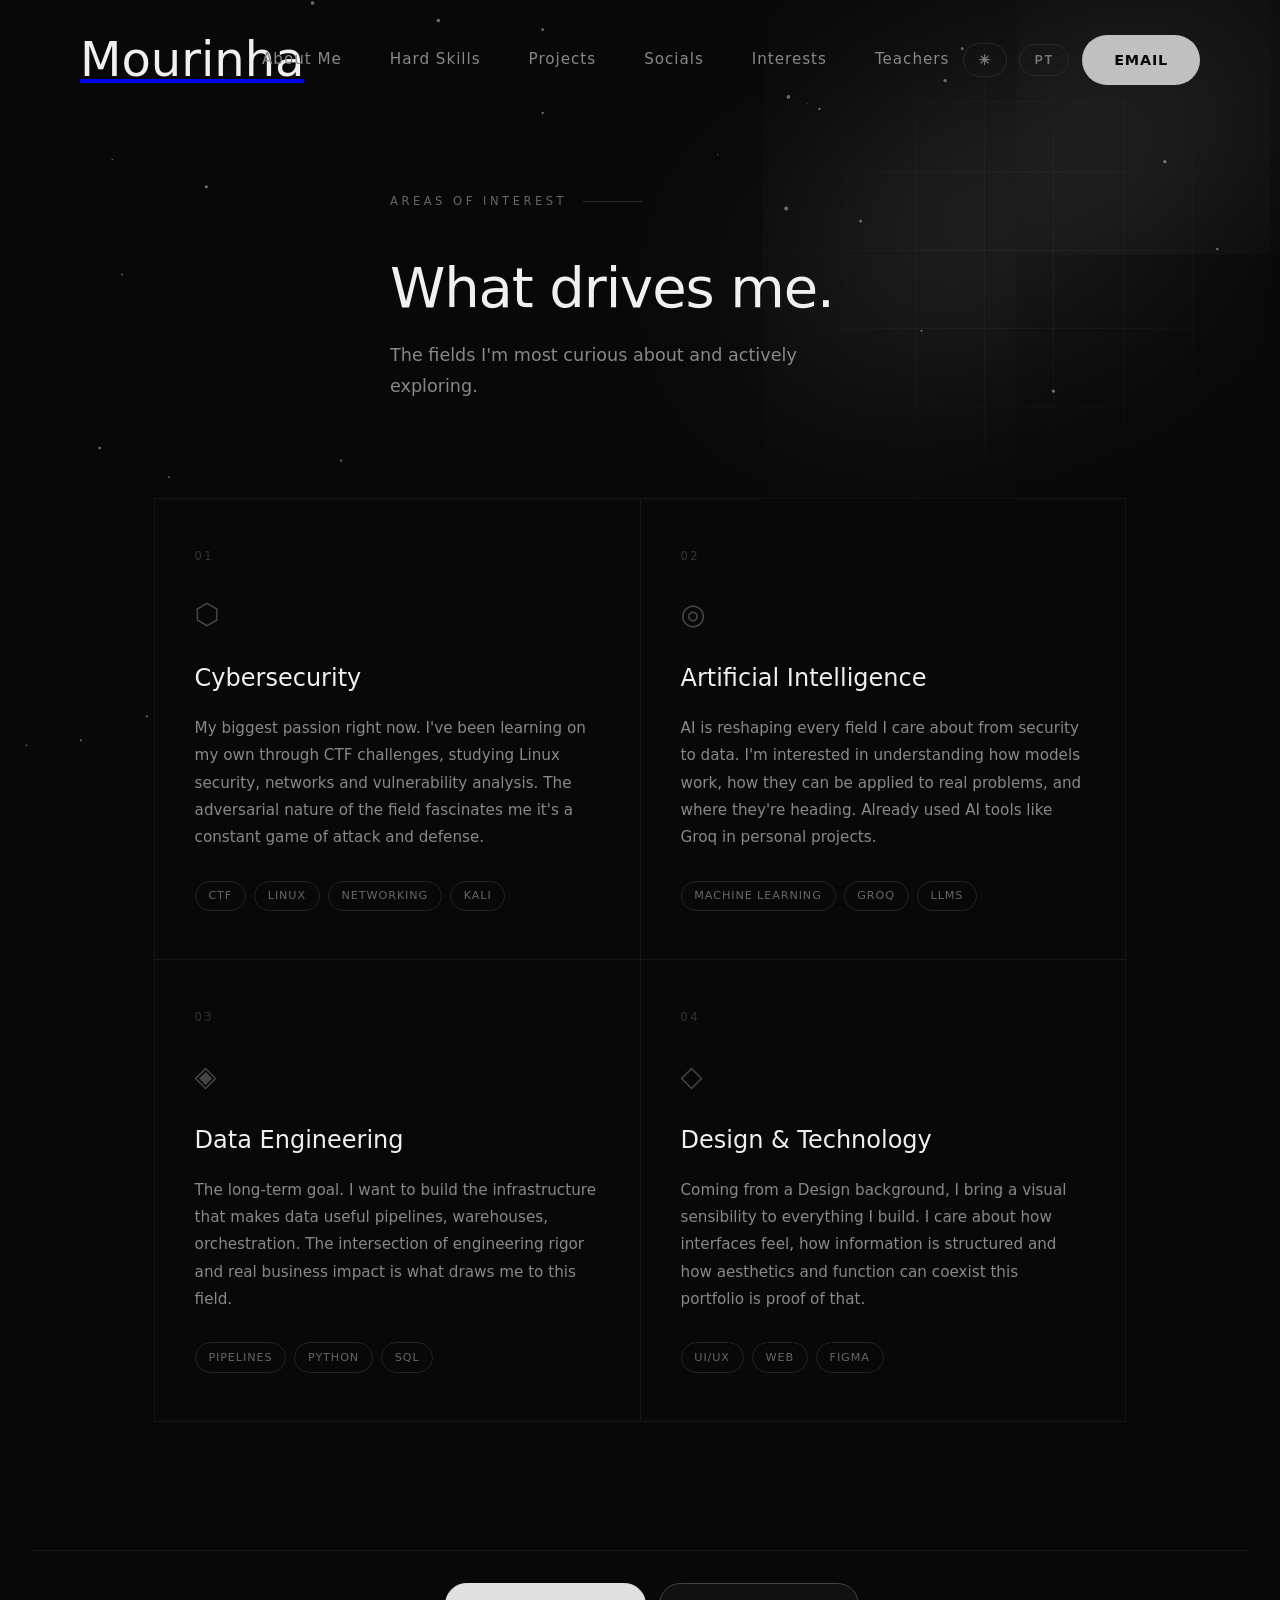
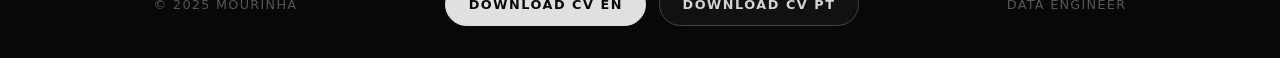
==== interests.html @ 4a5257c0 "Add files via upload" ====
<!DOCTYPE html>
<html lang="en">
<head>
    <meta charset="UTF-8">
    <meta name="viewport" content="width=device-width, initial-scale=1.0">
    <title>Interests Mourinha</title>
    <link rel="stylesheet" href="style.css">
    <link rel="icon" href="favicon.png">
</head>
<body>
    <img class="image-gradient" src="gradient.png" alt="gradient">
    <div class="layer-blur"></div>
    <div class="container">
        <header>
            <a href="index.html"><h1 class="logo">Mourinha</h1></a>
            <nav>
                <a href="index.html#about"    data-i18n="nav.about">About Me</a>
                <a href="index.html#skills"   data-i18n="nav.skills">Hard Skills</a>
                <a href="index.html#projects" data-i18n="nav.projects">Projects</a>
                <a href="index.html#socials"  data-i18n="nav.socials">Socials</a>
                <a href="interests.html" class="active" data-i18n="nav.interests">Interests</a>
                <a href="teachers.html" data-i18n="nav.teachers">Teachers</a>
            </nav>
            <div class="header-actions">
                <button class="theme-toggle" id="themeToggle">☀</button>
                <button class="lang-toggle" id="langToggle">PT</button>
                <a class="btn-signing" href="mailto:jpsm3@cesar.school">EMAIL</a>
            </div>
        </header>

        <main class="subpage-main">
            <section class="subpage-hero reveal">
                <div class="section-label" data-i18n="interests.label">Areas of Interest</div>
                <h1 data-i18n="interests.title">What drives me.</h1>
                <p data-i18n="interests.subtitle">The fields I'm most curious about and actively exploring.</p>
            </section>

            <section class="interests-section">
                <div class="section-inner">
                    <div class="interests-grid">

                        <article class="interest-card reveal">
                            <div class="interest-number">01</div>
                            <div class="interest-icon">⬡</div>
                            <h2 data-i18n="interests.cyber.title">Cybersecurity</h2>
                            <p data-i18n="interests.cyber.desc">My biggest passion right now. I've been learning on my own through CTF challenges, studying Linux security, networks and vulnerability analysis. The adversarial nature of the field fascinates me it's a constant game of attack and defense.</p>
                            <div class="interest-tags">
                                <span>CTF</span><span>Linux</span><span>Networking</span><span>Kali</span>
                            </div>
                        </article>

                        <article class="interest-card reveal">
                            <div class="interest-number">02</div>
                            <div class="interest-icon">◎</div>
                            <h2 data-i18n="interests.ai.title">Artificial Intelligence</h2>
                            <p data-i18n="interests.ai.desc">AI is reshaping every field I care about from security to data. I'm interested in understanding how models work, how they can be applied to real problems, and where they're heading. Already used AI tools like Groq in personal projects.</p>
                            <div class="interest-tags">
                                <span>Machine Learning</span><span>Groq</span><span>LLMs</span>
                            </div>
                        </article>

                        <article class="interest-card reveal">
                            <div class="interest-number">03</div>
                            <div class="interest-icon">◈</div>
                            <h2 data-i18n="interests.data.title">Data Engineering</h2>
                            <p data-i18n="interests.data.desc">The long-term goal. I want to build the infrastructure that makes data useful pipelines, warehouses, orchestration. The intersection of engineering rigor and real business impact is what draws me to this field.</p>
                            <div class="interest-tags">
                                <span>Pipelines</span><span>Python</span><span>SQL</span>
                            </div>
                        </article>

                        <article class="interest-card reveal">
                            <div class="interest-number">04</div>
                            <div class="interest-icon">◇</div>
                            <h2 data-i18n="interests.design.title">Design & Technology</h2>
                            <p data-i18n="interests.design.desc">Coming from a Design background, I bring a visual sensibility to everything I build. I care about how interfaces feel, how information is structured and how aesthetics and function can coexist this portfolio is proof of that.</p>
                            <div class="interest-tags">
                                <span>UI/UX</span><span>Web</span><span>Figma</span>
                            </div>
                        </article>

                    </div>
                </div>
            </section>

            <footer class="site-footer">
                <span>© 2025 Mourinha</span>
                <div class="footer-cv">
                    <a href="Curriculo_em_ingles.pdf" download class="cv-btn" data-i18n="footer.cv_en">Download CV EN</a>
                    <a href="Curriculo_em_portugues.pdf" download class="cv-btn" data-i18n="footer.cv_pt">Download CV PT</a>
                </div>
                <span data-i18n="footer.role">Data Engineer</span>
            </footer>
        </main>
    </div>
    <script src="script.js"></script>
</body>
</html>
---- style.css ----
* {
    margin: 0;
    padding: 0;
    box-sizing: border-box;
}

body {
    font-family: system-ui, -apple-system, BlinkMacSystemFont, 'Segoe UI',
        Roboto, Oxygen, Ubuntu, Cantarell, 'Open Sans', 'Helvetica Neue', sans-serif;
    background-color: #080808;
    color: #d4d4d4;
    min-height: 100vh;
    line-height: 1.7;
    font-size: 16px;
    -webkit-font-smoothing: antialiased;
}

.image-gradient {
    position: absolute;
    top: 0;
    right: 0;
    opacity: 0.5;
    z-index: -1;
}

.layer-blur {
    height: 0;
    width: 30rem;
    position: absolute;
    top: 20%;
    right: 0;
    box-shadow: 0 0 700px 15px white;
    rotate: -30deg;
    z-index: -1;
}

.container {
    width: 100%;
    margin: 0 auto;
    padding: 0 2rem;
    position: relative;
}

header {
    display: flex;
    justify-content: space-between;
    align-items: center;
    padding: 1.2rem 5rem;
    position: fixed;
    top: 0;
    left: 0;
    width: 100%;
    z-index: 999;
    transition: background-color 0.3s ease;
}

header.scrolled {
    background-color: rgba(8, 8, 8, 0.9);
    backdrop-filter: blur(14px);
    border-bottom: 1px solid rgba(255,255,255,0.06);
}

header h1 {
    margin: 0;
    font-size: 3rem;
    font-weight: 300;
    color: #f0f0f0;
}

nav {
    display: flex;
    align-items: center;
    gap: 3rem;
    margin-left: -5%;
}

nav a {
    font-size: 0.95rem;
    letter-spacing: 0.06rem;
    transition: color 0.2s ease;
    text-decoration: none;
    color: #888;
}

nav a:hover,
nav a.active {
    color: #f0f0f0;
}

.header-actions {
    display: flex;
    align-items: center;
    gap: 0.8rem;
}

.lang-toggle {
    background: transparent;
    color: #777;
    border: 1px solid #2a2a2a;
    padding: 0.5rem 0.9rem;
    border-radius: 50px;
    font-size: 0.75rem;
    font-weight: 600;
    letter-spacing: 0.12rem;
    cursor: pointer;
    transition: color 0.2s, border-color 0.2s;
}

.lang-toggle:hover {
    color: #f0f0f0;
    border-color: #555;
}

.btn-signing {
    display: inline-block;
    text-decoration: none;
    background-color: #c0c0c0;
    color: #080808;
    padding: 0.8rem 2rem;
    border-radius: 50px;
    border: none;
    font-size: 0.9rem;
    font-weight: 600;
    letter-spacing: 0.05rem;
    transition: background-color 0.2s;
    cursor: pointer;
}

.btn-signing:hover {
    background-color: #ffffff;
}

main {
    display: flex;
    flex-direction: column;
}

.hero-wrapper {
    position: relative;
    height: 100vh;
    overflow: hidden;
    display: flex;
    align-items: center;
}

.hero-wrapper::before {
    content: "";
    position: absolute;
    top: 0;
    left: 40%;
    width: 120px;
    height: 100%;
    background: linear-gradient(to right, #080808, transparent);
    z-index: 2;
    pointer-events: none;
}

.hero-wrapper::after {
    content: "";
    position: absolute;
    bottom: 0;
    left: 0;
    width: 100%;
    height: 220px;
    background: linear-gradient(to bottom, transparent, #080808);
    z-index: 3;
    pointer-events: all;
}

.content {
    max-width: 42rem;
    margin-left: 10%;
    position: relative;
    z-index: 4;
    padding-top: 6rem;
}

.tag-box {
    position: relative;
    width: 18rem;
    height: 2.5rem;
    border-radius: 50px;
    background: linear-gradient(to right,
        #656565, #7f42a7, #6600c5,
        #5300a0, #757575, #656565);
    background-size: 200%;
    animation: animationGradient 2.5s linear infinite;
    box-shadow: 0 0 15px rgba(255, 255, 255, 0.25);
}

@keyframes animationGradient {
    to { background-position: 200%; }
}

.tag-box .tag {
    position: absolute;
    inset: 3px;
    background-color: #080808;
    border-radius: 50px;
    display: flex;
    align-items: center;
    justify-content: center;
    font-size: 0.8rem;
    letter-spacing: 0.2rem;
    font-weight: 500;
    color: #bbb;
    transition: 0.5s ease;
    cursor: pointer;
}

.tag-box .tag:hover { color: #9b59e0; }

.content h1,
.title {
    font-size: 3.8rem;
    font-weight: 600;
    letter-spacing: 0.06em;
    margin: 1.8rem 0;
    line-height: 1.15;
    color: #f0f0f0;
    text-shadow: 0 0 40px rgba(160, 100, 255, 0.15);
}

.cursor {
    animation: blink 1s step-end infinite;
    color: #9b59e0;
}

@keyframes blink {
    0%, 100% { opacity: 1; }
    50%       { opacity: 0; }
}

.description {
    font-size: 1.1rem;
    line-height: 1.75;
    max-width: 34rem;
    color: #999;
}

.buttons {
    display: flex;
    gap: 1rem;
    margin-top: 2.5rem;
}

.btn-get-started {
    text-decoration: none;
    color: #d4d4d4;
    border: 1px solid #333;
    padding: 0.75rem 1.4rem;
    border-radius: 50px;
    font-size: 1rem;
    font-weight: 500;
    letter-spacing: 0.04em;
    transition: background-color 0.2s ease, border-color 0.2s ease, color 0.2s ease;
}

.btn-get-started:hover {
    background-color: #1a1a1a;
    border-color: #444;
    color: #f0f0f0;
}

.btn-signing-main {
    text-decoration: none;
    background-color: #e0e0e0;
    color: #080808;
    padding: 0.75rem 2.5rem;
    border-radius: 50px;
    font-size: 1rem;
    font-weight: 600;
    letter-spacing: 0.04em;
    transition: background-color 0.2s ease;
}

.btn-signing-main:hover { background-color: #ffffff; }

.brain {
    position: absolute;
    top: 0;
    right: 0;
    left: auto;
    width: 60%;
    height: 100%;
    z-index: 1;
    pointer-events: all;
}

.page-section {
    padding: 9rem 10%;
    position: relative;
}

.section-inner {
    max-width: 1100px;
    margin: 0 auto;
}

.section-label {
    font-size: 0.72rem;
    letter-spacing: 0.22rem;
    color: #666;
    text-transform: uppercase;
    margin-bottom: 2.8rem;
    display: flex;
    align-items: center;
    gap: 1rem;
}

.section-label::after {
    content: "";
    flex: 1;
    max-width: 60px;
    height: 1px;
    background: #2a2a2a;
}

.page-section h2 {
    font-size: 2.8rem;
    font-weight: 300;
    letter-spacing: -0.02em;
    margin-bottom: 3rem;
    line-height: 1.2;
    color: #f0f0f0;
}

.about-section {
    border-top: 1px solid #161616;
}

.about-grid {
    display: grid;
    grid-template-columns: 1fr 1fr;
    gap: 6rem;
    align-items: start;
}

.about-left h2 {
    font-size: 2.6rem;
    font-weight: 300;
    margin-bottom: 2rem;
    line-height: 1.25;
    color: #f0f0f0;
}

.about-left h2 .accent {
    color: #aaa;
    font-style: italic;
}

.about-left p {
    color: #909090;
    font-size: 1.05rem;
    margin-bottom: 1.4rem;
    line-height: 1.85;
    max-width: 440px;
}

.about-right {
    display: flex;
    flex-direction: column;
    padding-top: 0.5rem;
}

.about-stat {
    display: flex;
    align-items: baseline;
    gap: 1.5rem;
    padding: 2rem 0;
    border-bottom: 1px solid #161616;
}

.about-stat:first-child {
    border-top: 1px solid #161616;
}

.stat-number {
    font-size: 2.8rem;
    font-weight: 200;
    letter-spacing: -0.03em;
    color: #f0f0f0;
    min-width: 90px;
}

.stat-label {
    font-size: 0.9rem;
    color: #888;
    letter-spacing: 0.08rem;
    text-transform: uppercase;
    line-height: 1.4;
}

.skills-section {
    border-top: 1px solid #161616;
}

.skills-grid {
    display: grid;
    grid-template-columns: repeat(2, 1fr);
    gap: 1px;
    background: #181818;
    border: 1px solid #181818;
}

.skill-card {
    background: #080808;
    padding: 2.8rem 2.4rem;
    transition: background 0.25s ease;
    cursor: default;
}

.skill-card:hover {
    background: #0e0e0e;
}

.skill-icon {
    font-size: 1.3rem;
    color: #e8192c;
    margin-bottom: 1.3rem;
    display: block;
}

.skill-card h3 {
    font-size: 1.05rem;
    font-weight: 500;
    letter-spacing: 0.03em;
    margin-bottom: 0.6rem;
    color: #ddd;
}

.skill-card p {
    font-size: 0.95rem;
    color: #888;
    line-height: 1.7;
}

.projects-section {
    border-top: 1px solid #161616;
}

.projects-list {
    display: flex;
    flex-direction: column;
}

.project-item {
    display: grid;
    grid-template-columns: 60px 1fr auto;
    gap: 3rem;
    align-items: center;
    padding: 2.8rem 0;
    border-bottom: 1px solid #161616;
    transition: padding-left 0.25s ease;
    cursor: default;
}

.project-item:first-child {
    border-top: 1px solid #161616;
}

.project-item:hover {
    padding-left: 1rem;
}

.project-number {
    font-size: 0.8rem;
    color: #555;
    letter-spacing: 0.15em;
    font-variant-numeric: tabular-nums;
}

.project-info h3 {
    font-size: 1.2rem;
    font-weight: 400;
    margin-bottom: 0.5rem;
    color: #ebebeb;
}

.project-info p {
    font-size: 0.95rem;
    color: #888;
    max-width: 500px;
    line-height: 1.75;
}

.project-tags {
    display: flex;
    gap: 0.5rem;
    flex-wrap: wrap;
    justify-content: flex-end;
}

.project-tags span {
    font-size: 0.72rem;
    letter-spacing: 0.08em;
    color: #777;
    border: 1px solid #282828;
    padding: 0.3rem 0.8rem;
    border-radius: 50px;
    text-transform: uppercase;
}

.socials-section {
    border-top: 1px solid #161616;
}

.socials-sub {
    color: #888;
    font-size: 1.05rem;
    line-height: 1.7;
    margin-top: -2rem;
    margin-bottom: 3rem;
}

.socials-grid {
    display: flex;
    flex-direction: column;
}

.social-card {
    display: flex;
    align-items: center;
    gap: 2rem;
    padding: 2.2rem 0;
    border-bottom: 1px solid #161616;
    text-decoration: none;
    color: inherit;
    transition: padding-left 0.25s ease;
}

.social-card:first-child {
    border-top: 1px solid #161616;
}

.social-card:hover {
    padding-left: 1rem;
}

.social-card:hover .social-arrow {
    transform: translateX(6px);
    color: #f0f0f0;
}

.social-icon {
    font-size: 1.4rem;
    color: #e8192c;
    width: 2.5rem;
    text-align: center;
    flex-shrink: 0;
}

.social-card div h3 {
    font-size: 1.15rem;
    font-weight: 400;
    color: #ddd;
    margin-bottom: 0.15rem;
}

.social-card div p {
    font-size: 0.9rem;
    color: #888;
}

.social-arrow {
    margin-left: auto;
    font-size: 1.2rem;
    color: #555;
    transition: transform 0.25s ease, color 0.25s ease;
}

.site-footer {
    border-top: 1px solid #161616;
    padding: 2rem 10%;
    display: flex;
    justify-content: space-between;
    align-items: center;
    flex-wrap: wrap;
    gap: 1rem;
    font-size: 0.8rem;
    color: #555;
    letter-spacing: 0.1em;
    text-transform: uppercase;
}

.footer-cv {
    display: flex;
    gap: 0.8rem;
    flex-wrap: wrap;
}

.cv-btn {
    text-decoration: none;
    color: #d4d4d4;
    border: 1px solid #444;
    padding: 0.6rem 1.4rem;
    border-radius: 50px;
    font-size: 0.8rem;
    font-weight: 600;
    letter-spacing: 0.12em;
    transition: color 0.2s, border-color 0.2s, background 0.2s, box-shadow 0.2s;
    background: #111;
}

.cv-btn:first-child {
    background: #e0e0e0;
    color: #080808;
    border-color: #e0e0e0;
}

.cv-btn:first-child:hover {
    background: #ffffff;
    border-color: #ffffff;
    box-shadow: 0 0 20px rgba(255,255,255,0.15);
}

.cv-btn:last-child:hover {
    color: #f0f0f0;
    border-color: #888;
    background: #1a1a1a;
    box-shadow: 0 0 20px rgba(255,255,255,0.05);
}

section,
.content,
.buttons {
    opacity: 0;
    transform: translateY(24px);
    transition: opacity 0.7s ease, transform 0.7s ease;
}

section.show,
.content.show,
.buttons.show {
    opacity: 1;
    transform: translateY(0);
}

.top-btn {
    position: fixed;
    bottom: 2rem;
    right: 2rem;
    background-color: #161616;
    color: #ccc;
    border: 1px solid #2a2a2a;
    border-radius: 50%;
    width: 3rem;
    height: 3rem;
    font-size: 1.2rem;
    cursor: pointer;
    display: none;
    z-index: 9999;
    transition: background-color 0.2s, border-color 0.2s, color 0.2s;
}

.top-btn:hover {
    background-color: #222;
    border-color: #444;
    color: #f0f0f0;
}

a.project-item {
    display: grid;
    text-decoration: none;
    color: inherit;
}

a.project-item:hover .project-info h3 {
    color: #ffffff;
}

.music-btn {
    position: fixed;
    bottom: 2rem;
    left: 2rem;
    background-color: #161616;
    color: #ccc;
    border: 1px solid #2a2a2a;
    border-radius: 50%;
    width: 3rem;
    height: 3rem;
    font-size: 1.2rem;
    cursor: pointer;
    display: block;
    z-index: 9999;
    transition: background-color 0.2s, border-color 0.2s, color 0.2s;
}

.music-btn:hover {
    background-color: #222;
    border-color: #444;
    color: #f0f0f0;
}

.rhcp-icon {
    color: #e8192c;
    font-size: 1.2rem;
}

.theme-toggle {
    background: transparent;
    color: #777;
    border: 1px solid #2a2a2a;
    padding: 0.5rem 0.9rem;
    border-radius: 50px;
    font-size: 0.85rem;
    font-weight: 600;
    cursor: pointer;
    transition: color 0.2s, border-color 0.2s;
}

.theme-toggle:hover {
    color: #f0f0f0;
    border-color: #555;
}

body.light {
    background-color: #f5f5f3;
    color: #1a1a1a;
}

body.light .image-gradient {
    opacity: 0.15;
}

body.light .layer-blur {
    box-shadow: 0 0 700px 15px #aaaaaa;
}

body.light header.scrolled {
    background-color: rgba(245, 245, 243, 0.92);
    border-bottom: 1px solid rgba(0,0,0,0.08);
}

body.light header h1,
body.light .logo {
    color: #111;
}

body.light nav a {
    color: #666;
}

body.light nav a:hover,
body.light nav a.active {
    color: #111;
}

body.light .lang-toggle,
body.light .theme-toggle {
    color: #555;
    border-color: #ccc;
}

body.light .lang-toggle:hover,
body.light .theme-toggle:hover {
    color: #111;
    border-color: #888;
}

body.light .btn-signing {
    background-color: #111;
    color: #f5f5f3;
}

body.light .btn-signing:hover {
    background-color: #333;
}

body.light .hero-wrapper::before {
    content: "";
    position: absolute;
    top: 0;
    left: 40%;
    width: 120px;
    height: 100%;
    background: linear-gradient(to right, #080808, transparent);
    z-index: 2;
    pointer-events: none;
}

body.light .tag-box .tag {
    background-color: #f5f5f3;
    color: #555;
}

body.light .content h1,
body.light .title {
    color: #111;
    text-shadow: none;
}

body.light .description {
    color: #555;
}

body.light .btn-get-started {
    color: #333;
    border-color: #ccc;
}

body.light .btn-get-started:hover {
    background-color: #eaeaea;
    border-color: #aaa;
    color: #111;
}

body.light .btn-signing-main {
    background-color: #111;
    color: #f5f5f3;
}

body.light .btn-signing-main:hover {
    background-color: #333;
}

body.light .page-section {
    border-top-color: #e0e0e0;
}

body.light .about-section,
body.light .skills-section,
body.light .projects-section,
body.light .socials-section {
    border-top-color: #e0e0e0;
}

body.light .section-label {
    color: #999;
}

body.light .section-label::after {
    background: #ddd;
}

body.light .page-section h2 {
    color: #111;
}

body.light .about-left h2 {
    color: #111;
}

body.light .about-left h2 .accent {
    color: #555;
}

body.light .about-left p {
    color: #555;
}

body.light .about-stat {
    border-bottom-color: #e0e0e0;
}

body.light .about-stat:first-child {
    border-top-color: #e0e0e0;
}

body.light .stat-number {
    color: #111;
}

body.light .stat-label {
    color: #777;
}

body.light .skills-grid {
    background: #e0e0e0;
    border-color: #e0e0e0;
}

body.light .skill-card {
    background: #f5f5f3;
}

body.light .skill-card:hover {
    background: #ececea;
}

body.light .skill-card h3 {
    color: #222;
}

body.light .project-item:first-child {
    border-top-color: #e0e0e0;
}

body.light .project-item {
    border-bottom-color: #e0e0e0;
}

body.light .project-number {
    color: #aaa;
}

body.light .project-info h3 {
    color: #111;
}

body.light .project-info p {
    color: #666;
}

body.light .project-tags span {
    color: #888;
    border-color: #ddd;
}

body.light .social-card {
    border-bottom-color: #e0e0e0;
}

body.light .social-card:first-child {
    border-top-color: #e0e0e0;
}

body.light .social-card div h3 {
    color: #222;
}

body.light .social-card div p {
    color: #777;
}

body.light .social-arrow {
    color: #aaa;
}

body.light .social-card:hover .social-arrow {
    color: #111;
}

body.light .socials-sub {
    color: #666;
}

body.light .site-footer {
    border-top-color: #e0e0e0;
    color: #aaa;
}

body.light .top-btn {
    background-color: #eaeaea;
    color: #444;
    border-color: #ccc;
}

body.light .top-btn:hover {
    background-color: #ddd;
    border-color: #aaa;
    color: #111;
}

body.light .music-btn {
    background-color: #eaeaea;
    color: #444;
    border-color: #ccc;
}

body.light .music-btn:hover {
    background-color: #ddd;
    border-color: #aaa;
    color: #111;
}

body.light canvas {
    opacity: 0.08 !important;
}

body.light .hero-wrapper::before {
    background: linear-gradient(to right, #f5f5f3, transparent);
}

body.light .hero-wrapper::after {
    background: linear-gradient(to bottom, transparent, #f5f5f3);
}

@keyframes navFadeDown {
    from {
        opacity: 0;
        transform: translateY(-10px);
    }
    to {
        opacity: 1;
        transform: translateY(0);
    }
}

.logo {
    animation: navFadeDown 0.6s ease forwards;
    animation-delay: 0.1s;
    opacity: 0;
}

nav a {
    opacity: 0;
    animation: navFadeDown 0.5s ease forwards;
}

nav a:nth-child(1) { animation-delay: 0.2s; }
nav a:nth-child(2) { animation-delay: 0.35s; }
nav a:nth-child(3) { animation-delay: 0.5s; }
nav a:nth-child(4) { animation-delay: 0.65s; }

.header-actions {
    opacity: 0;
    animation: navFadeDown 0.5s ease forwards;
    animation-delay: 0.75s;
}

.reveal {
    opacity: 0;
    transform: translateY(40px);
    transition: opacity 0.75s cubic-bezier(0.22, 1, 0.36, 1),
                transform 0.75s cubic-bezier(0.22, 1, 0.36, 1);
}

.reveal.visible {
    opacity: 1;
    transform: translateY(0);
}

.reveal-stagger > * {
    opacity: 0;
    transform: translateY(30px);
    transition: opacity 0.6s cubic-bezier(0.22, 1, 0.36, 1),
                transform 0.6s cubic-bezier(0.22, 1, 0.36, 1);
}

.reveal-stagger.visible > *:nth-child(1) { transition-delay: 0.05s; opacity: 1; transform: translateY(0); }
.reveal-stagger.visible > *:nth-child(2) { transition-delay: 0.15s; opacity: 1; transform: translateY(0); }
.reveal-stagger.visible > *:nth-child(3) { transition-delay: 0.25s; opacity: 1; transform: translateY(0); }
.reveal-stagger.visible > *:nth-child(4) { transition-delay: 0.35s; opacity: 1; transform: translateY(0); }
.reveal-stagger.visible > *:nth-child(5) { transition-delay: 0.45s; opacity: 1; transform: translateY(0); }

.reveal-left {
    opacity: 0;
    transform: translateX(-40px);
    transition: opacity 0.75s cubic-bezier(0.22, 1, 0.36, 1),
                transform 0.75s cubic-bezier(0.22, 1, 0.36, 1);
}

.reveal-left.visible {
    opacity: 1;
    transform: translateX(0);
}

.reveal-right {
    opacity: 0;
    transform: translateX(40px);
    transition: opacity 0.75s cubic-bezier(0.22, 1, 0.36, 1),
                transform 0.75s cubic-bezier(0.22, 1, 0.36, 1);
}

.reveal-right.visible {
    opacity: 1;
    transform: translateX(0);
}

.reveal-scale {
    opacity: 0;
    transform: scale(0.92);
    transition: opacity 0.7s cubic-bezier(0.22, 1, 0.36, 1),
                transform 0.7s cubic-bezier(0.22, 1, 0.36, 1);
}

.reveal-scale.visible {
    opacity: 1;
    transform: scale(1);
}

.project-item {
    opacity: 0;
    transform: translateX(-20px);
    transition: opacity 0.6s cubic-bezier(0.22, 1, 0.36, 1),
                transform 0.6s cubic-bezier(0.22, 1, 0.36, 1),
                padding-left 0.25s ease;
}

.project-item.visible {
    opacity: 1;
    transform: translateX(0);
}

.about-stat {
    opacity: 0;
    transform: translateY(20px);
    transition: opacity 0.6s ease, transform 0.6s ease;
}

.about-stat.visible {
    opacity: 1;
    transform: translateY(0);
}

.social-card {
    opacity: 0;
    transform: translateY(16px);
    transition: opacity 0.5s ease,
                transform 0.5s ease,
                padding-left 0.25s ease;
}

.social-card.visible {
    opacity: 1;
    transform: translateY(0);
}

@media (max-width: 768px) {
    header {
        padding: 1rem 1.5rem;
        flex-wrap: wrap;
        gap: 0.8rem;
    }

    header h1 {
        font-size: 2rem;
    }

    nav {
        order: 3;
        width: 100%;
        justify-content: center;
        gap: 1.5rem;
        margin-left: 0;
        flex-wrap: wrap;
    }

    nav a {
        font-size: 0.85rem;
    }

    .header-actions {
        margin-left: auto;
    }

    .btn-signing {
        padding: 0.6rem 1.2rem;
        font-size: 0.8rem;
    }

    .hero-wrapper {
        flex-direction: column;
        align-items: flex-start;
        height: auto;
        min-height: 100vh;
        padding-top: 7rem;
        padding-bottom: 4rem;
    }

    .content {
        margin-left: 0;
        padding: 0 1.5rem;
        padding-top: 0;
        max-width: 100%;
    }

    .content h1,
    .title {
        font-size: 2.4rem;
    }

    .tag-box {
        width: 15rem;
    }

    .description {
        font-size: 1rem;
    }

    .buttons {
        flex-direction: column;
        gap: 0.8rem;
    }

    .btn-get-started,
    .btn-signing-main {
        text-align: center;
        padding: 0.9rem 1.5rem;
    }

    .brain {
        position: relative;
        width: 100%;
        height: 320px;
        right: auto;
        left: auto;
        margin-top: 2rem;
    }

    .hero-wrapper::before {
        display: none;
    }

    .hero-wrapper::after {
        height: 100px;
    }

    .page-section {
        padding: 5rem 1.5rem;
    }

    .page-section h2 {
        font-size: 2rem;
    }

    .about-grid {
        grid-template-columns: 1fr;
        gap: 3rem;
    }

    .about-left h2 {
        font-size: 2rem;
    }

    .about-left p {
        max-width: 100%;
    }

    .stat-number {
        font-size: 2.2rem;
        min-width: 70px;
    }

    .skills-grid {
        grid-template-columns: 1fr;
    }

    .project-item {
        grid-template-columns: 40px 1fr;
        gap: 1rem;
        padding: 2rem 0;
    }

    .project-tags {
        grid-column: 2;
        justify-content: flex-start;
        margin-top: 0.5rem;
    }

    .socials-grid {
        gap: 0;
    }

    .social-card {
        gap: 1.2rem;
        padding: 1.8rem 0;
    }

    .site-footer {
        padding: 1.5rem 1.5rem;
        flex-direction: column;
        gap: 0.5rem;
        text-align: center;
    }

    .top-btn {
        bottom: 1.2rem;
        right: 1.2rem;
    }

    .music-btn {
        bottom: 1.2rem;
        left: 1.2rem;
    }
}

@media (max-width: 480px) {
    header h1 {
        font-size: 1.6rem;
    }

    .content h1,
    .title {
        font-size: 2rem;
    }

    .tag-box {
        width: 13rem;
    }

    .page-section h2 {
        font-size: 1.7rem;
    }

    .about-left h2 {
        font-size: 1.7rem;
    }

    .brain {
        height: 260px;
    }

    nav {
        gap: 1rem;
    }

    nav a {
        font-size: 0.8rem;
    }
}

.subpage-main {
    padding-top: 7rem;
    min-height: 100vh;
}

.subpage-hero {
    padding: 5rem 10% 4rem;
    max-width: 1100px;
    margin: 0 auto;
}

.subpage-hero h1 {
    font-size: 3.5rem;
    font-weight: 300;
    letter-spacing: -0.02em;
    color: #f0f0f0;
    margin: 1rem 0 1.2rem;
    line-height: 1.15;
}

.subpage-hero p {
    font-size: 1.1rem;
    color: #888;
    max-width: 500px;
    line-height: 1.75;
}

.interests-section {
    padding: 2rem 10% 8rem;
}

.interests-grid {
    display: grid;
    grid-template-columns: repeat(2, 1fr);
    gap: 1px;
    background: #161616;
    border: 1px solid #161616;
    max-width: 1100px;
    margin: 0 auto;
}

.interest-card {
    background: #080808;
    padding: 3rem 2.5rem;
    position: relative;
    transition: background 0.25s ease;
}

.interest-card:hover {
    background: #0d0d0d;
}

.interest-number {
    font-size: 0.72rem;
    color: #333;
    letter-spacing: 0.2em;
    margin-bottom: 1.5rem;
}

.interest-icon {
    font-size: 1.8rem;
    color: #444;
    margin-bottom: 1.2rem;
    display: block;
}

.interest-card h2 {
    font-size: 1.5rem;
    font-weight: 400;
    color: #f0f0f0;
    margin-bottom: 1rem;
}

.interest-card p {
    font-size: 0.95rem;
    color: #888;
    line-height: 1.8;
    margin-bottom: 1.8rem;
}

.interest-tags {
    display: flex;
    gap: 0.5rem;
    flex-wrap: wrap;
}

.interest-tags span {
    font-size: 0.7rem;
    letter-spacing: 0.08em;
    color: #666;
    border: 1px solid #222;
    padding: 0.3rem 0.8rem;
    border-radius: 50px;
    text-transform: uppercase;
}

.teachers-section {
    padding: 2rem 10% 8rem;
}

.teachers-list {
    display: flex;
    flex-direction: column;
    max-width: 1100px;
    margin: 0 auto;
}

.teacher-card {
    display: grid;
    grid-template-columns: 60px 1fr;
    gap: 3rem;
    padding: 3rem 0;
    border-bottom: 1px solid #161616;
    transition: padding-left 0.25s ease;
}

.teacher-card:first-child {
    border-top: 1px solid #161616;
}

.teacher-card:hover {
    padding-left: 1rem;
}

.teacher-number {
    font-size: 0.75rem;
    color: #333;
    letter-spacing: 0.15em;
    padding-top: 0.3rem;
}

.teacher-body h2 {
    font-size: 1.6rem;
    font-weight: 300;
    color: #f0f0f0;
    margin-bottom: 0.4rem;
}

.teacher-subject {
    font-size: 0.8rem;
    letter-spacing: 0.15em;
    color: #555;
    text-transform: uppercase;
    margin-bottom: 1.2rem;
}

.teacher-body p {
    font-size: 0.98rem;
    color: #888;
    line-height: 1.85;
    max-width: 650px;
}

body.light .interest-card {
    background: #f5f5f3;
}
body.light .interest-card:hover {
    background: #efefed;
}
body.light .interests-grid {
    background: #ddd;
    border-color: #ddd;
}
body.light .interest-number,
body.light .teacher-number {
    color: #bbb;
}
body.light .interest-icon {
    color: #aaa;
}
body.light .interest-card h2,
body.light .teacher-body h2,
body.light .subpage-hero h1 {
    color: #111;
}
body.light .interest-card p,
body.light .teacher-body p,
body.light .subpage-hero p {
    color: #555;
}
body.light .interest-tags span {
    color: #888;
    border-color: #ccc;
}
body.light .teacher-card {
    border-color: #ddd;
}
body.light .teacher-subject {
    color: #aaa;
}

@media (max-width: 768px) {
    .interests-grid {
        grid-template-columns: 1fr;
    }
    .subpage-hero h1 {
        font-size: 2.2rem;
    }
    .teacher-card {
        grid-template-columns: 40px 1fr;
        gap: 1.5rem;
    }
}
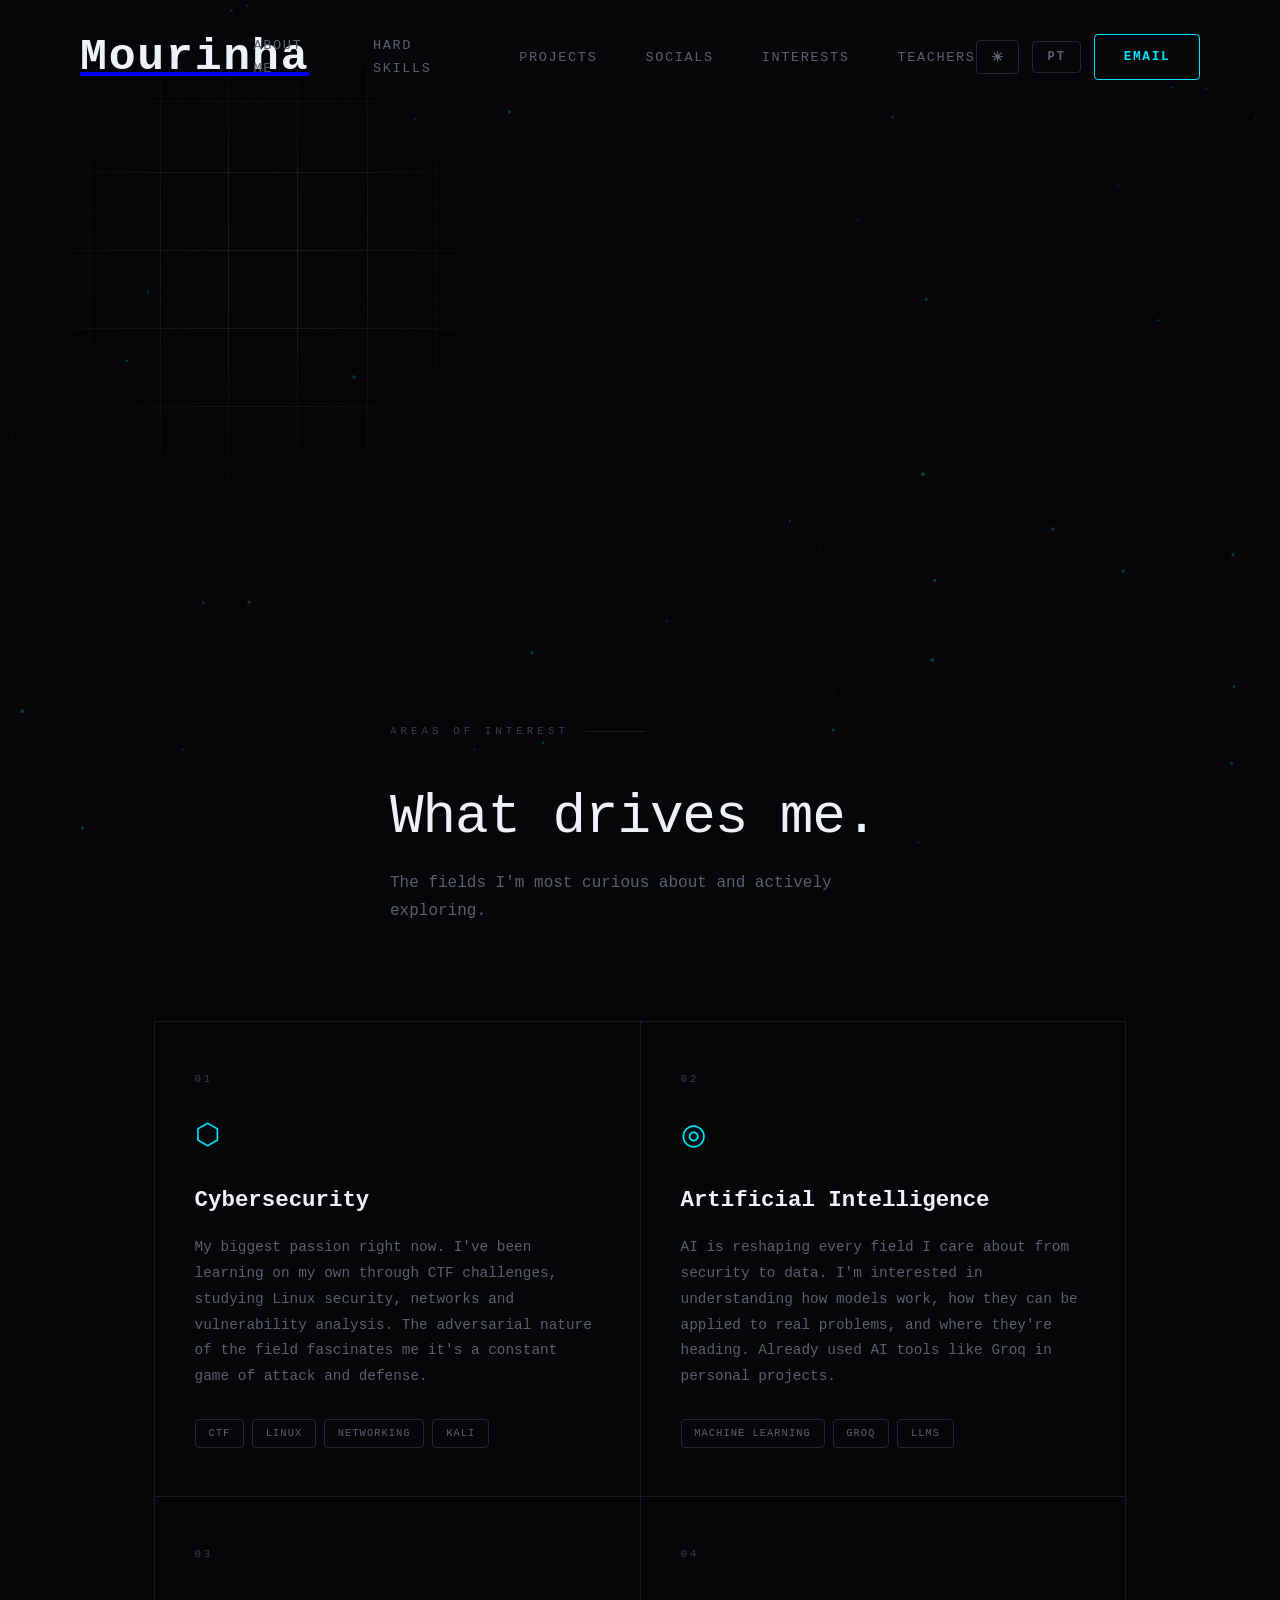
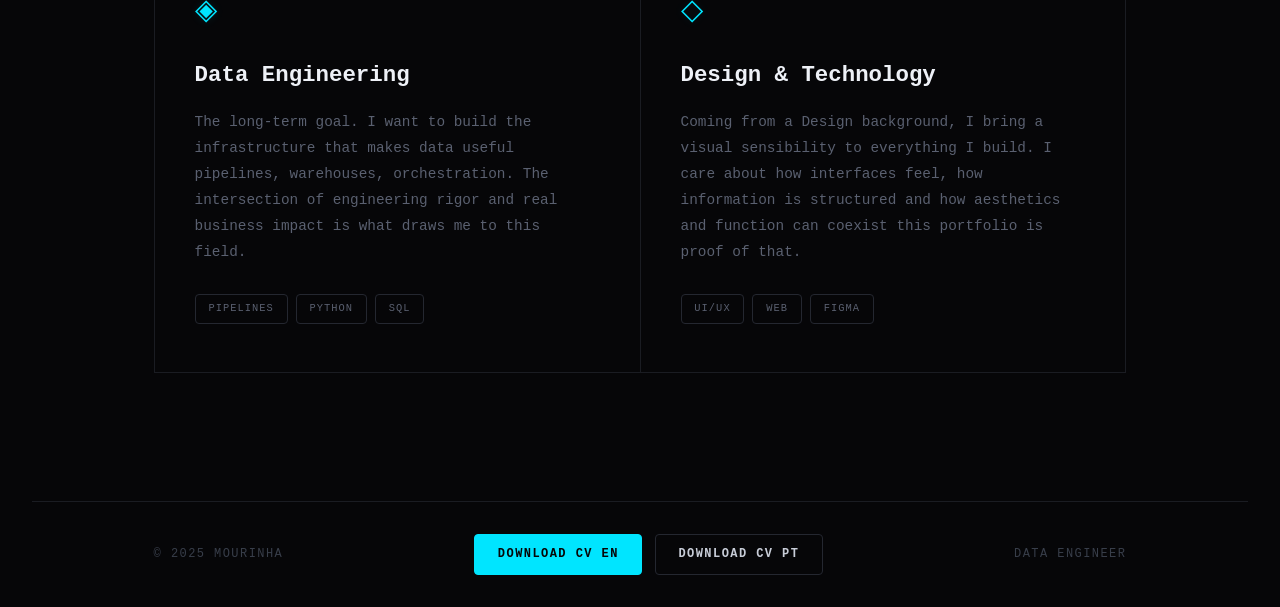
==== commit f76693f3: "Add files via upload" ====
--- a/interests.html
+++ b/interests.html
@@ -6,6 +6,7 @@
     <title>Interests Mourinha</title>
     <link rel="stylesheet" href="style.css">
     <link rel="icon" href="favicon.png">
+        <script>(function(){var t=localStorage.getItem("mourinha_theme");var l=localStorage.getItem("mourinha_lang");if(t==="light")document.documentElement.setAttribute("data-theme","light");if(l)document.documentElement.setAttribute("lang",l);}());</script>
 </head>
 <body>
     <img class="image-gradient" src="gradient.png" alt="gradient">
--- a/style.css
+++ b/style.css
@@ -4,34 +4,45 @@
     box-sizing: border-box;
 }
 
+:root {
+    --bg:        #060608;
+    --bg2:       #0b0c0f;
+    --bg3:       #111318;
+    --border:    #1a1c22;
+    --border2:   #242730;
+    --text:      #c8cdd8;
+    --text-dim:  #5a6070;
+    --text-mute: #383e4a;
+    --accent:    #00e5ff;
+    --accent2:   #0099cc;
+    --accent-glow: rgba(0, 229, 255, 0.12);
+    --red:       #e8192c;
+    --white:     #eef1f7;
+}
+
 body {
-    font-family: system-ui, -apple-system, BlinkMacSystemFont, 'Segoe UI',
-        Roboto, Oxygen, Ubuntu, Cantarell, 'Open Sans', 'Helvetica Neue', sans-serif;
-    background-color: #080808;
-    color: #d4d4d4;
+    font-family: 'Courier New', 'Consolas', 'Menlo', monospace;
+    background-color: var(--bg);
+    color: var(--text);
     min-height: 100vh;
     line-height: 1.7;
     font-size: 16px;
     -webkit-font-smoothing: antialiased;
 }
 
-.image-gradient {
-    position: absolute;
-    top: 0;
-    right: 0;
-    opacity: 0.5;
-    z-index: -1;
-}
-
-.layer-blur {
-    height: 0;
-    width: 30rem;
-    position: absolute;
-    top: 20%;
-    right: 0;
-    box-shadow: 0 0 700px 15px white;
-    rotate: -30deg;
-    z-index: -1;
+.scanlines {
+    position: fixed;
+    top: 0; left: 0;
+    width: 100%; height: 100%;
+    background: repeating-linear-gradient(
+        0deg,
+        transparent,
+        transparent 2px,
+        rgba(0, 0, 0, 0.04) 2px,
+        rgba(0, 0, 0, 0.04) 4px
+    );
+    pointer-events: none;
+    z-index: 9998;
 }
 
 .container {
@@ -47,24 +58,25 @@
     align-items: center;
     padding: 1.2rem 5rem;
     position: fixed;
-    top: 0;
-    left: 0;
+    top: 0; left: 0;
     width: 100%;
     z-index: 999;
     transition: background-color 0.3s ease;
 }
 
 header.scrolled {
-    background-color: rgba(8, 8, 8, 0.9);
-    backdrop-filter: blur(14px);
-    border-bottom: 1px solid rgba(255,255,255,0.06);
+    background-color: rgba(6, 6, 8, 0.92);
+    backdrop-filter: blur(16px);
+    border-bottom: 1px solid var(--border);
 }
 
 header h1 {
     margin: 0;
-    font-size: 3rem;
-    font-weight: 300;
-    color: #f0f0f0;
+    font-size: 2.8rem;
+    font-weight: 700;
+    color: var(--white);
+    letter-spacing: 0.04em;
+    font-family: 'Courier New', monospace;
 }
 
 nav {
@@ -75,16 +87,18 @@
 }
 
 nav a {
-    font-size: 0.95rem;
-    letter-spacing: 0.06rem;
+    font-size: 0.85rem;
+    letter-spacing: 0.1rem;
     transition: color 0.2s ease;
     text-decoration: none;
-    color: #888;
-}
-
-nav a:hover,
-nav a.active {
-    color: #f0f0f0;
+    color: var(--text-dim);
+    text-transform: uppercase;
+    font-family: 'Courier New', monospace;
+}
+
+nav a:hover, nav a.active {
+    color: var(--accent);
+    text-shadow: 0 0 8px var(--accent);
 }
 
 .header-actions {
@@ -95,39 +109,45 @@
 
 .lang-toggle {
     background: transparent;
-    color: #777;
-    border: 1px solid #2a2a2a;
+    color: var(--text-dim);
+    border: 1px solid var(--border2);
     padding: 0.5rem 0.9rem;
-    border-radius: 50px;
+    border-radius: 4px;
     font-size: 0.75rem;
     font-weight: 600;
     letter-spacing: 0.12rem;
     cursor: pointer;
     transition: color 0.2s, border-color 0.2s;
+    font-family: 'Courier New', monospace;
+    text-transform: uppercase;
 }
 
 .lang-toggle:hover {
-    color: #f0f0f0;
-    border-color: #555;
+    color: var(--accent);
+    border-color: var(--accent);
+    box-shadow: 0 0 10px var(--accent-glow);
 }
 
 .btn-signing {
     display: inline-block;
     text-decoration: none;
-    background-color: #c0c0c0;
-    color: #080808;
-    padding: 0.8rem 2rem;
-    border-radius: 50px;
-    border: none;
-    font-size: 0.9rem;
+    background-color: transparent;
+    color: var(--accent);
+    padding: 0.7rem 1.8rem;
+    border-radius: 4px;
+    border: 1px solid var(--accent);
+    font-size: 0.8rem;
     font-weight: 600;
-    letter-spacing: 0.05rem;
-    transition: background-color 0.2s;
+    letter-spacing: 0.1rem;
+    transition: background-color 0.2s, box-shadow 0.2s;
     cursor: pointer;
+    font-family: 'Courier New', monospace;
+    text-transform: uppercase;
 }
 
 .btn-signing:hover {
-    background-color: #ffffff;
+    background-color: var(--accent-glow);
+    box-shadow: 0 0 16px var(--accent-glow);
 }
 
 main {
@@ -146,25 +166,24 @@
 .hero-wrapper::before {
     content: "";
     position: absolute;
-    top: 0;
-    left: 40%;
-    width: 120px;
-    height: 100%;
-    background: linear-gradient(to right, #080808, transparent);
-    z-index: 2;
+    inset: 0;
+    background-image:
+        linear-gradient(var(--border) 1px, transparent 1px),
+        linear-gradient(90deg, var(--border) 1px, transparent 1px);
+    background-size: 60px 60px;
+    opacity: 0.25;
+    z-index: 0;
     pointer-events: none;
 }
 
 .hero-wrapper::after {
     content: "";
     position: absolute;
-    bottom: 0;
-    left: 0;
-    width: 100%;
-    height: 220px;
-    background: linear-gradient(to bottom, transparent, #080808);
+    bottom: 0; left: 0;
+    width: 100%; height: 200px;
+    background: linear-gradient(to bottom, transparent, var(--bg));
     z-index: 3;
-    pointer-events: all;
+    pointer-events: none;
 }
 
 .content {
@@ -179,13 +198,13 @@
     position: relative;
     width: 18rem;
     height: 2.5rem;
-    border-radius: 50px;
+    border-radius: 4px;
     background: linear-gradient(to right,
-        #656565, #7f42a7, #6600c5,
-        #5300a0, #757575, #656565);
+        var(--border2), var(--accent2), var(--accent),
+        var(--accent2), var(--border2));
     background-size: 200%;
-    animation: animationGradient 2.5s linear infinite;
-    box-shadow: 0 0 15px rgba(255, 255, 255, 0.25);
+    animation: animationGradient 3s linear infinite;
+    box-shadow: 0 0 20px rgba(0, 229, 255, 0.15);
 }
 
 @keyframes animationGradient {
@@ -194,36 +213,38 @@
 
 .tag-box .tag {
     position: absolute;
-    inset: 3px;
-    background-color: #080808;
-    border-radius: 50px;
+    inset: 1px;
+    background-color: var(--bg);
+    border-radius: 3px;
     display: flex;
     align-items: center;
     justify-content: center;
-    font-size: 0.8rem;
-    letter-spacing: 0.2rem;
-    font-weight: 500;
-    color: #bbb;
-    transition: 0.5s ease;
+    font-size: 0.72rem;
+    letter-spacing: 0.25rem;
+    font-weight: 600;
+    color: var(--text-dim);
+    transition: 0.3s ease;
     cursor: pointer;
-}
-
-.tag-box .tag:hover { color: #9b59e0; }
-
-.content h1,
-.title {
-    font-size: 3.8rem;
-    font-weight: 600;
-    letter-spacing: 0.06em;
+    font-family: 'Courier New', monospace;
+    text-transform: uppercase;
+}
+
+.tag-box .tag:hover { color: var(--accent); }
+
+.content h1, .title {
+    font-size: 3.6rem;
+    font-weight: 700;
+    letter-spacing: 0.04em;
     margin: 1.8rem 0;
     line-height: 1.15;
-    color: #f0f0f0;
-    text-shadow: 0 0 40px rgba(160, 100, 255, 0.15);
+    color: var(--white);
+    text-shadow: 0 0 40px rgba(0, 229, 255, 0.1);
+    font-family: 'Courier New', monospace;
 }
 
 .cursor {
     animation: blink 1s step-end infinite;
-    color: #9b59e0;
+    color: var(--accent);
 }
 
 @keyframes blink {
@@ -232,10 +253,11 @@
 }
 
 .description {
-    font-size: 1.1rem;
+    font-size: 1rem;
     line-height: 1.75;
     max-width: 34rem;
-    color: #999;
+    color: var(--text-dim);
+    font-family: 'Courier New', monospace;
 }
 
 .buttons {
@@ -246,45 +268,211 @@
 
 .btn-get-started {
     text-decoration: none;
-    color: #d4d4d4;
-    border: 1px solid #333;
+    color: var(--text);
+    border: 1px solid var(--border2);
     padding: 0.75rem 1.4rem;
-    border-radius: 50px;
-    font-size: 1rem;
+    border-radius: 4px;
+    font-size: 0.9rem;
     font-weight: 500;
-    letter-spacing: 0.04em;
-    transition: background-color 0.2s ease, border-color 0.2s ease, color 0.2s ease;
+    letter-spacing: 0.06em;
+    transition: border-color 0.2s ease, color 0.2s ease, box-shadow 0.2s;
+    font-family: 'Courier New', monospace;
 }
 
 .btn-get-started:hover {
-    background-color: #1a1a1a;
-    border-color: #444;
-    color: #f0f0f0;
+    border-color: var(--accent);
+    color: var(--accent);
+    box-shadow: 0 0 12px var(--accent-glow);
 }
 
 .btn-signing-main {
     text-decoration: none;
-    background-color: #e0e0e0;
-    color: #080808;
+    background-color: var(--accent);
+    color: var(--bg);
     padding: 0.75rem 2.5rem;
-    border-radius: 50px;
+    border-radius: 4px;
+    font-size: 0.9rem;
+    font-weight: 700;
+    letter-spacing: 0.06em;
+    transition: background-color 0.2s ease, box-shadow 0.2s;
+    font-family: 'Courier New', monospace;
+}
+
+.btn-signing-main:hover {
+    background-color: #33ecff;
+    box-shadow: 0 0 20px rgba(0, 229, 255, 0.35);
+}
+
+.spotify-popup {
+    position: absolute;
+    right: 10%;
+    top: 50%;
+    transform: translateY(-50%);
+    z-index: 5;
+    background: rgba(10, 12, 16, 0.85);
+    border: 1px solid var(--border2);
+    border-radius: 20px;
+    padding: 1.8rem 2rem 1.4rem;
+    width: 420px;
+    backdrop-filter: blur(20px);
+    box-shadow:
+        0 8px 40px rgba(0,0,0,0.6),
+        0 0 0 1px rgba(0,229,255,0.04),
+        inset 0 1px 0 rgba(255,255,255,0.04);
+    animation: popupFloat 6s ease-in-out infinite;
+    cursor: default;
+    user-select: none;
+}
+
+@keyframes popupFloat {
+    0%, 100% { transform: translateY(-50%); }
+    50%       { transform: translateY(calc(-50% - 10px)); }
+}
+
+.spotify-popup-inner {
+    display: flex;
+    gap: 1.4rem;
+    align-items: center;
+    margin-bottom: 1rem;
+}
+
+.spotify-album-art {
+    width: 90px;
+    height: 90px;
+    border-radius: 12px;
+    border: 1px solid #3a0008;
+    flex-shrink: 0;
+    overflow: hidden;
+    position: relative;
+    background-image: url('[data-uri]');
+    background-size: cover;
+    background-position: center;
+}
+
+.spotify-rhcp-logo {
+    display: none;
+}
+
+.spotify-info {
+    flex: 1;
+    min-width: 0;
+}
+
+.spotify-label {
+    font-size: 0.65rem;
+    letter-spacing: 0.2em;
+    color: #1db954;
+    text-transform: uppercase;
+    margin-bottom: 0.3rem;
+    font-family: 'Courier New', monospace;
+}
+
+.spotify-track {
+    font-size: 1.15rem;
+    font-weight: 700;
+    color: var(--white);
+    white-space: nowrap;
+    overflow: hidden;
+    text-overflow: ellipsis;
+    font-family: 'Courier New', monospace;
+    letter-spacing: 0.02em;
+}
+
+.spotify-artist {
+    font-size: 0.88rem;
+    color: var(--text-dim);
+    margin-top: 0.2rem;
+    font-family: 'Courier New', monospace;
+}
+
+.spotify-bar {
+    height: 4px;
+    background: var(--border2);
+    border-radius: 2px;
+    margin: 0.9rem 0 0.7rem;
+    overflow: hidden;
+}
+
+.spotify-bar-fill {
+    height: 100%;
+    background: linear-gradient(to right, #1db954, #1ed760);
+    border-radius: 2px;
+    width: 0%;
+    transition: width 0.1s linear;
+}
+
+.spotify-controls {
+    display: flex;
+    align-items: center;
+    gap: 0.8rem;
+}
+
+.spotify-btn-ctrl {
+    background: none;
+    border: none;
+    color: var(--text-dim);
     font-size: 1rem;
-    font-weight: 600;
-    letter-spacing: 0.04em;
-    transition: background-color 0.2s ease;
-}
-
-.btn-signing-main:hover { background-color: #ffffff; }
-
-.brain {
-    position: absolute;
-    top: 0;
-    right: 0;
-    left: auto;
-    width: 60%;
-    height: 100%;
-    z-index: 1;
-    pointer-events: all;
+    cursor: pointer;
+    padding: 0.25rem 0.4rem;
+    border-radius: 4px;
+    transition: color 0.2s;
+    line-height: 1;
+}
+
+.spotify-btn-ctrl:hover { color: var(--white); }
+
+.spotify-btn-play {
+    background: #1db954;
+    border: none;
+    color: #000;
+    font-size: 0.9rem;
+    cursor: pointer;
+    width: 36px;
+    height: 36px;
+    border-radius: 50%;
+    display: flex;
+    align-items: center;
+    justify-content: center;
+    transition: background 0.2s, transform 0.1s;
+    line-height: 1;
+    padding: 0;
+    padding-left: 2px;
+}
+
+.spotify-btn-play:hover {
+    background: #1ed760;
+    transform: scale(1.08);
+}
+
+.spotify-eq {
+    display: flex;
+    align-items: flex-end;
+    justify-content: flex-end;
+    gap: 4px;
+    height: 18px;
+    opacity: 0.5;
+}
+
+.spotify-eq span {
+    display: block;
+    width: 4px;
+    background: #1db954;
+    border-radius: 1px;
+    animation: eqBounce 0.8s ease-in-out infinite alternate;
+}
+
+.spotify-eq span:nth-child(1) { height: 8px;  animation-delay: 0s;    animation-duration: 0.6s; }
+.spotify-eq span:nth-child(2) { height: 16px; animation-delay: 0.15s; animation-duration: 0.8s; }
+.spotify-eq span:nth-child(3) { height: 10px; animation-delay: 0.3s;  animation-duration: 0.5s; }
+.spotify-eq span:nth-child(4) { height: 13px; animation-delay: 0.1s;  animation-duration: 0.7s; }
+
+@keyframes eqBounce {
+    from { transform: scaleY(0.3); }
+    to   { transform: scaleY(1); }
+}
+
+.spotify-eq.paused span {
+    animation-play-state: paused;
 }
 
 .page-section {
@@ -298,14 +486,15 @@
 }
 
 .section-label {
-    font-size: 0.72rem;
-    letter-spacing: 0.22rem;
-    color: #666;
+    font-size: 0.68rem;
+    letter-spacing: 0.25rem;
+    color: var(--text-mute);
     text-transform: uppercase;
     margin-bottom: 2.8rem;
     display: flex;
     align-items: center;
     gap: 1rem;
+    font-family: 'Courier New', monospace;
 }
 
 .section-label::after {
@@ -313,21 +502,20 @@
     flex: 1;
     max-width: 60px;
     height: 1px;
-    background: #2a2a2a;
+    background: var(--border);
 }
 
 .page-section h2 {
     font-size: 2.8rem;
     font-weight: 300;
-    letter-spacing: -0.02em;
+    letter-spacing: -0.01em;
     margin-bottom: 3rem;
     line-height: 1.2;
-    color: #f0f0f0;
-}
-
-.about-section {
-    border-top: 1px solid #161616;
-}
+    color: var(--white);
+    font-family: 'Courier New', monospace;
+}
+
+.about-section { border-top: 1px solid var(--border); }
 
 .about-grid {
     display: grid;
@@ -341,17 +529,18 @@
     font-weight: 300;
     margin-bottom: 2rem;
     line-height: 1.25;
-    color: #f0f0f0;
+    color: var(--white);
+    font-family: 'Courier New', monospace;
 }
 
 .about-left h2 .accent {
-    color: #aaa;
+    color: var(--accent);
     font-style: italic;
 }
 
 .about-left p {
-    color: #909090;
-    font-size: 1.05rem;
+    color: var(--text-dim);
+    font-size: 0.95rem;
     margin-bottom: 1.4rem;
     line-height: 1.85;
     max-width: 440px;
@@ -368,76 +557,212 @@
     align-items: baseline;
     gap: 1.5rem;
     padding: 2rem 0;
-    border-bottom: 1px solid #161616;
-}
-
-.about-stat:first-child {
-    border-top: 1px solid #161616;
-}
+    border-bottom: 1px solid var(--border);
+}
+
+.about-stat:first-child { border-top: 1px solid var(--border); }
 
 .stat-number {
     font-size: 2.8rem;
     font-weight: 200;
     letter-spacing: -0.03em;
-    color: #f0f0f0;
+    color: var(--accent);
     min-width: 90px;
+    font-family: 'Courier New', monospace;
+    text-shadow: 0 0 20px var(--accent-glow);
 }
 
 .stat-label {
-    font-size: 0.9rem;
-    color: #888;
-    letter-spacing: 0.08rem;
+    font-size: 0.82rem;
+    color: var(--text-dim);
+    letter-spacing: 0.1rem;
     text-transform: uppercase;
     line-height: 1.4;
-}
-
-.skills-section {
-    border-top: 1px solid #161616;
-}
+    font-family: 'Courier New', monospace;
+}
+
+.github-card {
+    display: block;
+    text-decoration: none;
+    margin-top: 2rem;
+    background: var(--bg2);
+    border: 1px solid var(--border2);
+    border-radius: 10px;
+    padding: 1.4rem;
+    transition: border-color 0.2s, transform 0.2s, box-shadow 0.2s;
+}
+
+.github-card:hover {
+    border-color: var(--accent);
+    transform: translateY(-2px);
+    box-shadow: 0 4px 20px var(--accent-glow);
+}
+
+.github-card-header {
+    display: flex;
+    align-items: center;
+    gap: 0.9rem;
+    margin-bottom: 1.2rem;
+}
+
+.github-card-avatar {
+    width: 40px;
+    height: 40px;
+    border-radius: 50%;
+    background: linear-gradient(135deg, var(--accent2), var(--accent));
+    display: flex;
+    align-items: center;
+    justify-content: center;
+    font-size: 0.75rem;
+    font-weight: 700;
+    color: var(--bg);
+    flex-shrink: 0;
+    font-family: 'Courier New', monospace;
+}
+
+.github-card-name {
+    font-size: 0.95rem;
+    color: var(--white);
+    font-weight: 600;
+    font-family: 'Courier New', monospace;
+}
+
+.github-card-url {
+    font-size: 0.78rem;
+    color: var(--text-mute);
+    font-family: 'Courier New', monospace;
+}
+
+.github-card-status {
+    margin-left: auto;
+    font-size: 0.72rem;
+    color: #4ade80;
+    background: rgba(74,222,128,0.08);
+    border: 1px solid rgba(74,222,128,0.2);
+    padding: 0.25rem 0.6rem;
+    border-radius: 50px;
+    white-space: nowrap;
+    font-family: 'Courier New', monospace;
+}
+
+.github-card-stats {
+    display: grid;
+    grid-template-columns: repeat(3, 1fr);
+    gap: 0.5rem;
+    margin-bottom: 1.2rem;
+}
+
+.github-stat-item {
+    background: var(--bg3);
+    border-radius: 6px;
+    padding: 0.7rem;
+    text-align: center;
+    border: 1px solid var(--border);
+}
+
+.github-stat-num {
+    display: block;
+    font-size: 1.2rem;
+    font-weight: 300;
+    color: var(--accent);
+    font-family: 'Courier New', monospace;
+}
+
+.github-stat-label {
+    font-size: 0.65rem;
+    color: var(--text-mute);
+    text-transform: uppercase;
+    letter-spacing: 0.06em;
+    font-family: 'Courier New', monospace;
+}
+
+.github-card-langs {
+    display: flex;
+    flex-direction: column;
+    gap: 0.6rem;
+}
+
+.github-lang-item {
+    display: flex;
+    align-items: center;
+    gap: 0.7rem;
+    font-size: 0.8rem;
+}
+
+.github-lang-name {
+    color: var(--text-dim);
+    width: 80px;
+    flex-shrink: 0;
+    font-family: 'Courier New', monospace;
+}
+
+.github-lang-bar {
+    flex: 1;
+    height: 4px;
+    background: var(--border2);
+    border-radius: 2px;
+    overflow: hidden;
+}
+
+.github-lang-fill {
+    height: 100%;
+    border-radius: 2px;
+    transition: width 1s ease;
+}
+
+.github-lang-pct {
+    color: var(--text-mute);
+    font-size: 0.72rem;
+    width: 32px;
+    text-align: right;
+    font-family: 'Courier New', monospace;
+}
+
+.skills-section { border-top: 1px solid var(--border); }
 
 .skills-grid {
     display: grid;
     grid-template-columns: repeat(2, 1fr);
     gap: 1px;
-    background: #181818;
-    border: 1px solid #181818;
+    background: var(--border);
+    border: 1px solid var(--border);
 }
 
 .skill-card {
-    background: #080808;
+    background: var(--bg);
     padding: 2.8rem 2.4rem;
     transition: background 0.25s ease;
     cursor: default;
 }
 
 .skill-card:hover {
-    background: #0e0e0e;
+    background: var(--bg2);
 }
 
 .skill-icon {
     font-size: 1.3rem;
-    color: #e8192c;
+    color: var(--accent);
     margin-bottom: 1.3rem;
     display: block;
+    text-shadow: 0 0 10px var(--accent-glow);
 }
 
 .skill-card h3 {
-    font-size: 1.05rem;
+    font-size: 1rem;
     font-weight: 500;
-    letter-spacing: 0.03em;
+    letter-spacing: 0.05em;
     margin-bottom: 0.6rem;
-    color: #ddd;
+    color: var(--white);
+    font-family: 'Courier New', monospace;
 }
 
 .skill-card p {
-    font-size: 0.95rem;
-    color: #888;
+    font-size: 0.9rem;
+    color: var(--text-dim);
     line-height: 1.7;
 }
 
-.projects-section {
-    border-top: 1px solid #161616;
-}
+.projects-section { border-top: 1px solid var(--border); }
 
 .projects-list {
     display: flex;
@@ -450,36 +775,33 @@
     gap: 3rem;
     align-items: center;
     padding: 2.8rem 0;
-    border-bottom: 1px solid #161616;
+    border-bottom: 1px solid var(--border);
     transition: padding-left 0.25s ease;
     cursor: default;
 }
 
-.project-item:first-child {
-    border-top: 1px solid #161616;
-}
-
-.project-item:hover {
-    padding-left: 1rem;
-}
+.project-item:first-child { border-top: 1px solid var(--border); }
+.project-item:hover { padding-left: 1rem; }
 
 .project-number {
     font-size: 0.8rem;
-    color: #555;
+    color: var(--text-mute);
     letter-spacing: 0.15em;
     font-variant-numeric: tabular-nums;
+    font-family: 'Courier New', monospace;
 }
 
 .project-info h3 {
     font-size: 1.2rem;
     font-weight: 400;
     margin-bottom: 0.5rem;
-    color: #ebebeb;
+    color: var(--white);
+    font-family: 'Courier New', monospace;
 }
 
 .project-info p {
-    font-size: 0.95rem;
-    color: #888;
+    font-size: 0.92rem;
+    color: var(--text-dim);
     max-width: 500px;
     line-height: 1.75;
 }
@@ -492,157 +814,357 @@
 }
 
 .project-tags span {
-    font-size: 0.72rem;
+    font-size: 0.68rem;
     letter-spacing: 0.08em;
-    color: #777;
-    border: 1px solid #282828;
+    color: var(--text-dim);
+    border: 1px solid var(--border2);
     padding: 0.3rem 0.8rem;
-    border-radius: 50px;
+    border-radius: 4px;
     text-transform: uppercase;
-}
-
-.socials-section {
-    border-top: 1px solid #161616;
-}
+    font-family: 'Courier New', monospace;
+}
+
+.projects-grid {
+    display: grid;
+    grid-template-columns: repeat(2, 1fr);
+    gap: 1.5rem;
+    overflow: visible;
+}
+
+.project-card {
+    background: var(--bg2);
+    border: 1px solid var(--border);
+    border-radius: 10px;
+    overflow: hidden;
+    text-decoration: none;
+    transition: border-color 0.25s, transform 0.25s, box-shadow 0.25s;
+    display: flex;
+    flex-direction: column;
+}
+
+.project-card:hover {
+    border-color: var(--accent);
+    transform: scale(1.04);
+    box-shadow: 0 12px 40px var(--accent-glow);
+}
+
+/* Remove the image-only zoom since the whole card scales now */
+.project-card-img {
+    width: 100%;
+    height: 180px;
+    background-size: cover;
+    background-position: center top;
+    background-color: var(--bg3);
+    transition: none;
+}
+.project-card:hover .project-card-img {
+    transform: none;
+}
+
+.project-img-hyrox {
+    background: linear-gradient(135deg, #040a04 0%, #0a180a 100%);
+    display: flex; align-items: center; justify-content: center;
+    position: relative; overflow: hidden;
+}
+.project-img-hyrox::after {
+    content: "HYROX PLANNER";
+    position: absolute;
+    font-family: 'Courier New', monospace;
+    font-size: 0.7rem;
+    letter-spacing: 0.3em;
+    color: var(--accent);
+    text-align: center;
+    padding: 1rem;
+    text-shadow: 0 0 10px var(--accent-glow);
+}
+
+.project-img-bloom {
+    background: linear-gradient(135deg, #f5e6d3 0%, #e8c99a 100%);
+    display: flex; align-items: center; justify-content: center; position: relative;
+}
+.project-img-bloom::after {
+    content: "🌱 Bloom";
+    font-size: 1.4rem;
+    font-weight: 600;
+    color: #3a6b35;
+}
+
+.project-img-bitsy {
+    background: linear-gradient(135deg, #03030a 0%, #08081e 100%);
+    display: flex; align-items: center; justify-content: center; position: relative;
+}
+.project-img-bitsy::after {
+    content: "◼ ◻ ◼\A◻ ◼ ◻\A◼ ◻ ◼";
+    white-space: pre;
+    font-size: 1.4rem;
+    color: var(--accent);
+    text-align: center;
+    line-height: 1.6;
+    text-shadow: 0 0 10px var(--accent-glow);
+}
+
+.project-img-portfolio {
+    background: linear-gradient(135deg, var(--bg) 0%, #040c10 100%);
+    display: flex; align-items: center; justify-content: center; position: relative;
+}
+.project-img-portfolio::after {
+    content: "Mourinha";
+    font-size: 1.6rem;
+    font-weight: 700;
+    color: var(--accent);
+    letter-spacing: 0.08em;
+    font-family: 'Courier New', monospace;
+    text-shadow: 0 0 20px var(--accent-glow);
+}
+
+.project-card-body {
+    padding: 1.3rem;
+    display: flex;
+    flex-direction: column;
+    gap: 0.5rem;
+    flex: 1;
+}
+
+.project-card-body h3 {
+    font-size: 1rem;
+    font-weight: 600;
+    color: var(--white);
+    font-family: 'Courier New', monospace;
+}
+
+.project-card-body p {
+    font-size: 0.85rem;
+    color: var(--text-dim);
+    line-height: 1.7;
+    flex: 1;
+}
+
+.project-card-tags {
+    display: flex;
+    gap: 0.4rem;
+    flex-wrap: wrap;
+    margin-bottom: 0.2rem;
+}
+
+.project-card-tags span {
+    font-size: 0.65rem;
+    letter-spacing: 0.06em;
+    color: var(--text-dim);
+    border: 1px solid var(--border2);
+    padding: 0.2rem 0.65rem;
+    border-radius: 4px;
+    text-transform: uppercase;
+    font-family: 'Courier New', monospace;
+}
+
+.project-card-link {
+    font-size: 0.82rem;
+    color: var(--accent);
+    margin-top: 0.5rem;
+    display: inline-block;
+    font-family: 'Courier New', monospace;
+}
+
+a.project-item {
+    display: grid;
+    text-decoration: none;
+    color: inherit;
+}
+a.project-item:hover .project-info h3 { color: var(--accent); }
+
+.socials-section { border-top: 1px solid var(--border); }
 
 .socials-sub {
-    color: #888;
-    font-size: 1.05rem;
+    color: var(--text-dim);
+    font-size: 0.95rem;
     line-height: 1.7;
     margin-top: -2rem;
     margin-bottom: 3rem;
-}
-
-.socials-grid {
-    display: flex;
-    flex-direction: column;
-}
+    font-family: 'Courier New', monospace;
+}
+
+.socials-grid { display: flex; flex-direction: column; }
 
 .social-card {
     display: flex;
     align-items: center;
     gap: 2rem;
     padding: 2.2rem 0;
-    border-bottom: 1px solid #161616;
+    border-bottom: 1px solid var(--border);
     text-decoration: none;
     color: inherit;
     transition: padding-left 0.25s ease;
 }
-
-.social-card:first-child {
-    border-top: 1px solid #161616;
-}
-
-.social-card:hover {
-    padding-left: 1rem;
-}
-
-.social-card:hover .social-arrow {
-    transform: translateX(6px);
-    color: #f0f0f0;
-}
+.social-card:first-child { border-top: 1px solid var(--border); }
+.social-card:hover { padding-left: 1rem; }
+.social-card:hover .social-arrow { transform: translateX(6px); color: var(--accent); }
 
 .social-icon {
     font-size: 1.4rem;
-    color: #e8192c;
+    color: var(--accent);
     width: 2.5rem;
     text-align: center;
     flex-shrink: 0;
+    text-shadow: 0 0 8px var(--accent-glow);
 }
 
 .social-card div h3 {
-    font-size: 1.15rem;
-    font-weight: 400;
-    color: #ddd;
+    font-size: 1.1rem;
+    font-weight: 500;
+    color: var(--white);
     margin-bottom: 0.15rem;
+    font-family: 'Courier New', monospace;
 }
 
 .social-card div p {
-    font-size: 0.9rem;
-    color: #888;
+    font-size: 0.85rem;
+    color: var(--text-dim);
+    font-family: 'Courier New', monospace;
 }
 
 .social-arrow {
     margin-left: auto;
     font-size: 1.2rem;
-    color: #555;
+    color: var(--text-mute);
     transition: transform 0.25s ease, color 0.25s ease;
 }
 
 .site-footer {
-    border-top: 1px solid #161616;
+    border-top: 1px solid var(--border);
     padding: 2rem 10%;
     display: flex;
     justify-content: space-between;
     align-items: center;
     flex-wrap: wrap;
     gap: 1rem;
-    font-size: 0.8rem;
-    color: #555;
-    letter-spacing: 0.1em;
+    font-size: 0.75rem;
+    color: var(--text-mute);
+    letter-spacing: 0.12em;
     text-transform: uppercase;
-}
-
-.footer-cv {
-    display: flex;
-    gap: 0.8rem;
-    flex-wrap: wrap;
-}
+    font-family: 'Courier New', monospace;
+}
+
+.footer-cv { display: flex; gap: 0.8rem; flex-wrap: wrap; }
 
 .cv-btn {
     text-decoration: none;
-    color: #d4d4d4;
-    border: 1px solid #444;
+    color: var(--text);
+    border: 1px solid var(--border2);
     padding: 0.6rem 1.4rem;
-    border-radius: 50px;
-    font-size: 0.8rem;
+    border-radius: 4px;
+    font-size: 0.75rem;
     font-weight: 600;
     letter-spacing: 0.12em;
-    transition: color 0.2s, border-color 0.2s, background 0.2s, box-shadow 0.2s;
-    background: #111;
+    transition: color 0.2s, border-color 0.2s, box-shadow 0.2s;
+    background: transparent;
+    font-family: 'Courier New', monospace;
+    text-transform: uppercase;
 }
 
 .cv-btn:first-child {
-    background: #e0e0e0;
-    color: #080808;
-    border-color: #e0e0e0;
+    background: var(--accent);
+    color: var(--bg);
+    border-color: var(--accent);
+    font-weight: 700;
 }
 
 .cv-btn:first-child:hover {
-    background: #ffffff;
-    border-color: #ffffff;
-    box-shadow: 0 0 20px rgba(255,255,255,0.15);
+    background: #33ecff;
+    box-shadow: 0 0 16px rgba(0,229,255,0.3);
 }
 
 .cv-btn:last-child:hover {
-    color: #f0f0f0;
-    border-color: #888;
-    background: #1a1a1a;
-    box-shadow: 0 0 20px rgba(255,255,255,0.05);
-}
-
-section,
-.content,
-.buttons {
-    opacity: 0;
-    transform: translateY(24px);
-    transition: opacity 0.7s ease, transform 0.7s ease;
-}
-
-section.show,
-.content.show,
-.buttons.show {
-    opacity: 1;
-    transform: translateY(0);
+    color: var(--accent);
+    border-color: var(--accent);
+    box-shadow: 0 0 12px var(--accent-glow);
+}
+
+.terminal-box {
+    margin: 1.8rem 0 2rem;
+    background: #020804;
+    border: 1px solid rgba(0, 229, 255, 0.15);
+    border-radius: 8px;
+    overflow: hidden;
+    max-width: 420px;
+    font-family: 'Courier New', Courier, monospace;
+    font-size: 0.85rem;
+    box-shadow: 0 0 30px rgba(0,229,255,0.05);
+}
+
+.terminal-bar {
+    display: flex;
+    align-items: center;
+    gap: 0.5rem;
+    padding: 0.7rem 1rem;
+    background: #030a05;
+    border-bottom: 1px solid rgba(0, 229, 255, 0.1);
+}
+
+.t-dot { width: 11px; height: 11px; border-radius: 50%; }
+.t-dot-red    { background: #ff5f57; }
+.t-dot-yellow { background: #febc2e; }
+.t-dot-green  { background: #28c840; }
+
+.t-title {
+    font-size: 0.75rem;
+    color: rgba(0, 229, 255, 0.4);
+    margin-left: 0.5rem;
+    font-family: 'Courier New', monospace;
+}
+
+.terminal-body {
+    padding: 1rem 1.2rem 1.2rem;
+    display: flex;
+    flex-direction: column;
+    gap: 0.35rem;
+}
+
+.t-line {
+    display: flex;
+    align-items: baseline;
+    gap: 0.5rem;
+    color: var(--text-dim);
+    line-height: 1.6;
+}
+
+.t-prompt { color: var(--accent); font-weight: bold; }
+.t-cmd    { color: #ccffff; }
+.t-out    { padding-left: 1.3rem; color: rgba(0,229,255,0.6); }
+.t-accent { color: var(--accent); }
+.t-hacker { color: var(--accent); }
+
+.t-blink { animation: blink 1s step-end infinite; }
+
+.music-btn {
+    position: fixed;
+    bottom: 2rem;
+    left: 2rem;
+    background-color: var(--bg2);
+    color: var(--text-dim);
+    border: 1px solid var(--border2);
+    border-radius: 50%;
+    width: 3rem;
+    height: 3rem;
+    font-size: 1.2rem;
+    cursor: pointer;
+    display: block;
+    z-index: 9999;
+    transition: color 0.2s, border-color 0.2s, box-shadow 0.2s;
+}
+
+.music-btn:hover {
+    color: var(--accent);
+    border-color: var(--accent);
+    box-shadow: 0 0 14px var(--accent-glow);
 }
 
 .top-btn {
     position: fixed;
     bottom: 2rem;
     right: 2rem;
-    background-color: #161616;
-    color: #ccc;
-    border: 1px solid #2a2a2a;
+    background-color: var(--bg2);
+    color: var(--text-dim);
+    border: 1px solid var(--border2);
     border-radius: 50%;
     width: 3rem;
     height: 3rem;
@@ -650,59 +1172,22 @@
     cursor: pointer;
     display: none;
     z-index: 9999;
-    transition: background-color 0.2s, border-color 0.2s, color 0.2s;
+    transition: color 0.2s, border-color 0.2s, box-shadow 0.2s;
+    font-family: 'Courier New', monospace;
 }
 
 .top-btn:hover {
-    background-color: #222;
-    border-color: #444;
-    color: #f0f0f0;
-}
-
-a.project-item {
-    display: grid;
-    text-decoration: none;
-    color: inherit;
-}
-
-a.project-item:hover .project-info h3 {
-    color: #ffffff;
-}
-
-.music-btn {
-    position: fixed;
-    bottom: 2rem;
-    left: 2rem;
-    background-color: #161616;
-    color: #ccc;
-    border: 1px solid #2a2a2a;
-    border-radius: 50%;
-    width: 3rem;
-    height: 3rem;
-    font-size: 1.2rem;
-    cursor: pointer;
-    display: block;
-    z-index: 9999;
-    transition: background-color 0.2s, border-color 0.2s, color 0.2s;
-}
-
-.music-btn:hover {
-    background-color: #222;
-    border-color: #444;
-    color: #f0f0f0;
-}
-
-.rhcp-icon {
-    color: #e8192c;
-    font-size: 1.2rem;
+    color: var(--accent);
+    border-color: var(--accent);
+    box-shadow: 0 0 14px var(--accent-glow);
 }
 
 .theme-toggle {
     background: transparent;
-    color: #777;
-    border: 1px solid #2a2a2a;
+    color: var(--text-dim);
+    border: 1px solid var(--border2);
     padding: 0.5rem 0.9rem;
-    border-radius: 50px;
+    border-radius: 4px;
     font-size: 0.85rem;
     font-weight: 600;
     cursor: pointer;
@@ -710,303 +1195,19 @@
 }
 
 .theme-toggle:hover {
-    color: #f0f0f0;
-    border-color: #555;
-}
-
-body.light {
-    background-color: #f5f5f3;
-    color: #1a1a1a;
-}
-
-body.light .image-gradient {
-    opacity: 0.15;
-}
-
-body.light .layer-blur {
-    box-shadow: 0 0 700px 15px #aaaaaa;
-}
-
-body.light header.scrolled {
-    background-color: rgba(245, 245, 243, 0.92);
-    border-bottom: 1px solid rgba(0,0,0,0.08);
-}
-
-body.light header h1,
-body.light .logo {
-    color: #111;
-}
-
-body.light nav a {
-    color: #666;
-}
-
-body.light nav a:hover,
-body.light nav a.active {
-    color: #111;
-}
-
-body.light .lang-toggle,
-body.light .theme-toggle {
-    color: #555;
-    border-color: #ccc;
-}
-
-body.light .lang-toggle:hover,
-body.light .theme-toggle:hover {
-    color: #111;
-    border-color: #888;
-}
-
-body.light .btn-signing {
-    background-color: #111;
-    color: #f5f5f3;
-}
-
-body.light .btn-signing:hover {
-    background-color: #333;
-}
-
-body.light .hero-wrapper::before {
-    content: "";
-    position: absolute;
-    top: 0;
-    left: 40%;
-    width: 120px;
-    height: 100%;
-    background: linear-gradient(to right, #080808, transparent);
-    z-index: 2;
-    pointer-events: none;
-}
-
-body.light .tag-box .tag {
-    background-color: #f5f5f3;
-    color: #555;
-}
-
-body.light .content h1,
-body.light .title {
-    color: #111;
-    text-shadow: none;
-}
-
-body.light .description {
-    color: #555;
-}
-
-body.light .btn-get-started {
-    color: #333;
-    border-color: #ccc;
-}
-
-body.light .btn-get-started:hover {
-    background-color: #eaeaea;
-    border-color: #aaa;
-    color: #111;
-}
-
-body.light .btn-signing-main {
-    background-color: #111;
-    color: #f5f5f3;
-}
-
-body.light .btn-signing-main:hover {
-    background-color: #333;
-}
-
-body.light .page-section {
-    border-top-color: #e0e0e0;
-}
-
-body.light .about-section,
-body.light .skills-section,
-body.light .projects-section,
-body.light .socials-section {
-    border-top-color: #e0e0e0;
-}
-
-body.light .section-label {
-    color: #999;
-}
-
-body.light .section-label::after {
-    background: #ddd;
-}
-
-body.light .page-section h2 {
-    color: #111;
-}
-
-body.light .about-left h2 {
-    color: #111;
-}
-
-body.light .about-left h2 .accent {
-    color: #555;
-}
-
-body.light .about-left p {
-    color: #555;
-}
-
-body.light .about-stat {
-    border-bottom-color: #e0e0e0;
-}
-
-body.light .about-stat:first-child {
-    border-top-color: #e0e0e0;
-}
-
-body.light .stat-number {
-    color: #111;
-}
-
-body.light .stat-label {
-    color: #777;
-}
-
-body.light .skills-grid {
-    background: #e0e0e0;
-    border-color: #e0e0e0;
-}
-
-body.light .skill-card {
-    background: #f5f5f3;
-}
-
-body.light .skill-card:hover {
-    background: #ececea;
-}
-
-body.light .skill-card h3 {
-    color: #222;
-}
-
-body.light .project-item:first-child {
-    border-top-color: #e0e0e0;
-}
-
-body.light .project-item {
-    border-bottom-color: #e0e0e0;
-}
-
-body.light .project-number {
-    color: #aaa;
-}
-
-body.light .project-info h3 {
-    color: #111;
-}
-
-body.light .project-info p {
-    color: #666;
-}
-
-body.light .project-tags span {
-    color: #888;
-    border-color: #ddd;
-}
-
-body.light .social-card {
-    border-bottom-color: #e0e0e0;
-}
-
-body.light .social-card:first-child {
-    border-top-color: #e0e0e0;
-}
-
-body.light .social-card div h3 {
-    color: #222;
-}
-
-body.light .social-card div p {
-    color: #777;
-}
-
-body.light .social-arrow {
-    color: #aaa;
-}
-
-body.light .social-card:hover .social-arrow {
-    color: #111;
-}
-
-body.light .socials-sub {
-    color: #666;
-}
-
-body.light .site-footer {
-    border-top-color: #e0e0e0;
-    color: #aaa;
-}
-
-body.light .top-btn {
-    background-color: #eaeaea;
-    color: #444;
-    border-color: #ccc;
-}
-
-body.light .top-btn:hover {
-    background-color: #ddd;
-    border-color: #aaa;
-    color: #111;
-}
-
-body.light .music-btn {
-    background-color: #eaeaea;
-    color: #444;
-    border-color: #ccc;
-}
-
-body.light .music-btn:hover {
-    background-color: #ddd;
-    border-color: #aaa;
-    color: #111;
-}
-
-body.light canvas {
-    opacity: 0.08 !important;
-}
-
-body.light .hero-wrapper::before {
-    background: linear-gradient(to right, #f5f5f3, transparent);
-}
-
-body.light .hero-wrapper::after {
-    background: linear-gradient(to bottom, transparent, #f5f5f3);
-}
-
-@keyframes navFadeDown {
-    from {
-        opacity: 0;
-        transform: translateY(-10px);
-    }
-    to {
-        opacity: 1;
-        transform: translateY(0);
-    }
-}
-
-.logo {
-    animation: navFadeDown 0.6s ease forwards;
-    animation-delay: 0.1s;
+    color: var(--accent);
+    border-color: var(--accent);
+}
+
+section, .content, .buttons {
     opacity: 0;
-}
-
-nav a {
-    opacity: 0;
-    animation: navFadeDown 0.5s ease forwards;
-}
-
-nav a:nth-child(1) { animation-delay: 0.2s; }
-nav a:nth-child(2) { animation-delay: 0.35s; }
-nav a:nth-child(3) { animation-delay: 0.5s; }
-nav a:nth-child(4) { animation-delay: 0.65s; }
-
-.header-actions {
-    opacity: 0;
-    animation: navFadeDown 0.5s ease forwards;
-    animation-delay: 0.75s;
+    transform: translateY(24px);
+    transition: opacity 0.7s ease, transform 0.7s ease;
+}
+
+section.show, .content.show, .buttons.show {
+    opacity: 1;
+    transform: translateY(0);
 }
 
 .reveal {
@@ -1015,11 +1216,7 @@
     transition: opacity 0.75s cubic-bezier(0.22, 1, 0.36, 1),
                 transform 0.75s cubic-bezier(0.22, 1, 0.36, 1);
 }
-
-.reveal.visible {
-    opacity: 1;
-    transform: translateY(0);
-}
+.reveal.visible { opacity: 1; transform: translateY(0); }
 
 .reveal-stagger > * {
     opacity: 0;
@@ -1027,7 +1224,6 @@
     transition: opacity 0.6s cubic-bezier(0.22, 1, 0.36, 1),
                 transform 0.6s cubic-bezier(0.22, 1, 0.36, 1);
 }
-
 .reveal-stagger.visible > *:nth-child(1) { transition-delay: 0.05s; opacity: 1; transform: translateY(0); }
 .reveal-stagger.visible > *:nth-child(2) { transition-delay: 0.15s; opacity: 1; transform: translateY(0); }
 .reveal-stagger.visible > *:nth-child(3) { transition-delay: 0.25s; opacity: 1; transform: translateY(0); }
@@ -1040,11 +1236,7 @@
     transition: opacity 0.75s cubic-bezier(0.22, 1, 0.36, 1),
                 transform 0.75s cubic-bezier(0.22, 1, 0.36, 1);
 }
-
-.reveal-left.visible {
-    opacity: 1;
-    transform: translateX(0);
-}
+.reveal-left.visible { opacity: 1; transform: translateX(0); }
 
 .reveal-right {
     opacity: 0;
@@ -1052,11 +1244,7 @@
     transition: opacity 0.75s cubic-bezier(0.22, 1, 0.36, 1),
                 transform 0.75s cubic-bezier(0.22, 1, 0.36, 1);
 }
-
-.reveal-right.visible {
-    opacity: 1;
-    transform: translateX(0);
-}
+.reveal-right.visible { opacity: 1; transform: translateX(0); }
 
 .reveal-scale {
     opacity: 0;
@@ -1064,11 +1252,7 @@
     transition: opacity 0.7s cubic-bezier(0.22, 1, 0.36, 1),
                 transform 0.7s cubic-bezier(0.22, 1, 0.36, 1);
 }
-
-.reveal-scale.visible {
-    opacity: 1;
-    transform: scale(1);
-}
+.reveal-scale.visible { opacity: 1; transform: scale(1); }
 
 .project-item {
     opacity: 0;
@@ -1077,228 +1261,48 @@
                 transform 0.6s cubic-bezier(0.22, 1, 0.36, 1),
                 padding-left 0.25s ease;
 }
-
-.project-item.visible {
-    opacity: 1;
-    transform: translateX(0);
-}
+.project-item.visible { opacity: 1; transform: translateX(0); }
 
 .about-stat {
     opacity: 0;
     transform: translateY(20px);
     transition: opacity 0.6s ease, transform 0.6s ease;
 }
-
-.about-stat.visible {
-    opacity: 1;
-    transform: translateY(0);
-}
+.about-stat.visible { opacity: 1; transform: translateY(0); }
 
 .social-card {
     opacity: 0;
     transform: translateY(16px);
-    transition: opacity 0.5s ease,
-                transform 0.5s ease,
-                padding-left 0.25s ease;
-}
-
-.social-card.visible {
-    opacity: 1;
-    transform: translateY(0);
-}
-
-@media (max-width: 768px) {
-    header {
-        padding: 1rem 1.5rem;
-        flex-wrap: wrap;
-        gap: 0.8rem;
-    }
-
-    header h1 {
-        font-size: 2rem;
-    }
-
-    nav {
-        order: 3;
-        width: 100%;
-        justify-content: center;
-        gap: 1.5rem;
-        margin-left: 0;
-        flex-wrap: wrap;
-    }
-
-    nav a {
-        font-size: 0.85rem;
-    }
-
-    .header-actions {
-        margin-left: auto;
-    }
-
-    .btn-signing {
-        padding: 0.6rem 1.2rem;
-        font-size: 0.8rem;
-    }
-
-    .hero-wrapper {
-        flex-direction: column;
-        align-items: flex-start;
-        height: auto;
-        min-height: 100vh;
-        padding-top: 7rem;
-        padding-bottom: 4rem;
-    }
-
-    .content {
-        margin-left: 0;
-        padding: 0 1.5rem;
-        padding-top: 0;
-        max-width: 100%;
-    }
-
-    .content h1,
-    .title {
-        font-size: 2.4rem;
-    }
-
-    .tag-box {
-        width: 15rem;
-    }
-
-    .description {
-        font-size: 1rem;
-    }
-
-    .buttons {
-        flex-direction: column;
-        gap: 0.8rem;
-    }
-
-    .btn-get-started,
-    .btn-signing-main {
-        text-align: center;
-        padding: 0.9rem 1.5rem;
-    }
-
-    .brain {
-        position: relative;
-        width: 100%;
-        height: 320px;
-        right: auto;
-        left: auto;
-        margin-top: 2rem;
-    }
-
-    .hero-wrapper::before {
-        display: none;
-    }
-
-    .hero-wrapper::after {
-        height: 100px;
-    }
-
-    .page-section {
-        padding: 5rem 1.5rem;
-    }
-
-    .page-section h2 {
-        font-size: 2rem;
-    }
-
-    .about-grid {
-        grid-template-columns: 1fr;
-        gap: 3rem;
-    }
-
-    .about-left h2 {
-        font-size: 2rem;
-    }
-
-    .about-left p {
-        max-width: 100%;
-    }
-
-    .stat-number {
-        font-size: 2.2rem;
-        min-width: 70px;
-    }
-
-    .skills-grid {
-        grid-template-columns: 1fr;
-    }
-
-    .project-item {
-        grid-template-columns: 40px 1fr;
-        gap: 1rem;
-        padding: 2rem 0;
-    }
-
-    .project-tags {
-        grid-column: 2;
-        justify-content: flex-start;
-        margin-top: 0.5rem;
-    }
-
-    .socials-grid {
-        gap: 0;
-    }
-
-    .social-card {
-        gap: 1.2rem;
-        padding: 1.8rem 0;
-    }
-
-    .site-footer {
-        padding: 1.5rem 1.5rem;
-        flex-direction: column;
-        gap: 0.5rem;
-        text-align: center;
-    }
-
-    .top-btn {
-        bottom: 1.2rem;
-        right: 1.2rem;
-    }
-
-    .music-btn {
-        bottom: 1.2rem;
-        left: 1.2rem;
-    }
-}
-
-@media (max-width: 480px) {
-    header h1 {
-        font-size: 1.6rem;
-    }
-
-    .content h1,
-    .title {
-        font-size: 2rem;
-    }
-
-    .tag-box {
-        width: 13rem;
-    }
-
-    .page-section h2 {
-        font-size: 1.7rem;
-    }
-
-    .about-left h2 {
-        font-size: 1.7rem;
-    }
-
-    .brain {
-        height: 260px;
-    }
-
-    nav {
-        gap: 1rem;
-    }
-
-    nav a {
-        font-size: 0.8rem;
-    }
+    transition: opacity 0.5s ease, transform 0.5s ease, padding-left 0.25s ease;
+}
+.social-card.visible { opacity: 1; transform: translateY(0); }
+
+@keyframes navFadeDown {
+    from { opacity: 0; transform: translateY(-10px); }
+    to   { opacity: 1; transform: translateY(0); }
+}
+
+.logo {
+    animation: navFadeDown 0.6s ease forwards;
+    animation-delay: 0.1s;
+    opacity: 0;
+    font-family: 'Courier New', monospace;
+}
+
+nav a {
+    opacity: 0;
+    animation: navFadeDown 0.5s ease forwards;
+}
+
+nav a:nth-child(1) { animation-delay: 0.2s; }
+nav a:nth-child(2) { animation-delay: 0.35s; }
+nav a:nth-child(3) { animation-delay: 0.5s; }
+nav a:nth-child(4) { animation-delay: 0.65s; }
+
+.header-actions {
+    opacity: 0;
+    animation: navFadeDown 0.5s ease forwards;
+    animation-delay: 0.75s;
 }
 
 .subpage-main {
@@ -1316,90 +1320,87 @@
     font-size: 3.5rem;
     font-weight: 300;
     letter-spacing: -0.02em;
-    color: #f0f0f0;
+    color: var(--white);
     margin: 1rem 0 1.2rem;
     line-height: 1.15;
+    font-family: 'Courier New', monospace;
 }
 
 .subpage-hero p {
-    font-size: 1.1rem;
-    color: #888;
+    font-size: 1rem;
+    color: var(--text-dim);
     max-width: 500px;
     line-height: 1.75;
-}
-
-.interests-section {
-    padding: 2rem 10% 8rem;
-}
+    font-family: 'Courier New', monospace;
+}
+
+.interests-section { padding: 2rem 10% 8rem; }
 
 .interests-grid {
     display: grid;
     grid-template-columns: repeat(2, 1fr);
     gap: 1px;
-    background: #161616;
-    border: 1px solid #161616;
+    background: var(--border);
+    border: 1px solid var(--border);
     max-width: 1100px;
     margin: 0 auto;
 }
 
 .interest-card {
-    background: #080808;
+    background: var(--bg);
     padding: 3rem 2.5rem;
     position: relative;
     transition: background 0.25s ease;
 }
 
-.interest-card:hover {
-    background: #0d0d0d;
-}
+.interest-card:hover { background: var(--bg2); }
 
 .interest-number {
-    font-size: 0.72rem;
-    color: #333;
-    letter-spacing: 0.2em;
+    font-size: 0.68rem;
+    color: var(--text-mute);
+    letter-spacing: 0.25em;
     margin-bottom: 1.5rem;
+    font-family: 'Courier New', monospace;
 }
 
 .interest-icon {
     font-size: 1.8rem;
-    color: #444;
+    color: var(--accent);
     margin-bottom: 1.2rem;
     display: block;
+    text-shadow: 0 0 10px var(--accent-glow);
 }
 
 .interest-card h2 {
-    font-size: 1.5rem;
-    font-weight: 400;
-    color: #f0f0f0;
+    font-size: 1.4rem;
+    font-weight: 600;
+    color: var(--white);
     margin-bottom: 1rem;
+    font-family: 'Courier New', monospace;
 }
 
 .interest-card p {
-    font-size: 0.95rem;
-    color: #888;
+    font-size: 0.9rem;
+    color: var(--text-dim);
     line-height: 1.8;
     margin-bottom: 1.8rem;
-}
-
-.interest-tags {
-    display: flex;
-    gap: 0.5rem;
-    flex-wrap: wrap;
-}
+    font-family: 'Courier New', monospace;
+}
+
+.interest-tags { display: flex; gap: 0.5rem; flex-wrap: wrap; }
 
 .interest-tags span {
-    font-size: 0.7rem;
-    letter-spacing: 0.08em;
-    color: #666;
-    border: 1px solid #222;
+    font-size: 0.65rem;
+    letter-spacing: 0.1em;
+    color: var(--text-dim);
+    border: 1px solid var(--border2);
     padding: 0.3rem 0.8rem;
-    border-radius: 50px;
+    border-radius: 4px;
     text-transform: uppercase;
-}
-
-.teachers-section {
-    padding: 2rem 10% 8rem;
-}
+    font-family: 'Courier New', monospace;
+}
+
+.teachers-section { padding: 2rem 10% 8rem; }
 
 .teachers-list {
     display: flex;
@@ -1410,97 +1411,449 @@
 
 .teacher-card {
     display: grid;
-    grid-template-columns: 60px 1fr;
-    gap: 3rem;
+    grid-template-columns: 60px 80px 1fr;
+    gap: 2rem;
     padding: 3rem 0;
-    border-bottom: 1px solid #161616;
+    border-bottom: 1px solid var(--border);
     transition: padding-left 0.25s ease;
-}
-
-.teacher-card:first-child {
-    border-top: 1px solid #161616;
-}
-
-.teacher-card:hover {
-    padding-left: 1rem;
+    align-items: center;
+}
+.teacher-card:first-child { border-top: 1px solid var(--border); }
+.teacher-card:hover { padding-left: 1rem; }
+
+.teacher-photo {
+    width: 72px;
+    height: 72px;
+    border-radius: 50%;
+    overflow: hidden;
+    border: 1px solid var(--border2);
+    flex-shrink: 0;
+}
+.teacher-photo img { width:100%; height:100%; object-fit:cover; object-position:center top; }
+
+.teacher-avatar {
+    width:100%; height:100%;
+    background: var(--bg3);
+    display: flex;
+    align-items: center;
+    justify-content: center;
+    font-size: 1rem;
+    font-weight: 500;
+    color: var(--accent);
+    letter-spacing: 0.05em;
+    font-family: 'Courier New', monospace;
 }
 
 .teacher-number {
     font-size: 0.75rem;
-    color: #333;
+    color: var(--text-mute);
     letter-spacing: 0.15em;
     padding-top: 0.3rem;
+    font-family: 'Courier New', monospace;
 }
 
 .teacher-body h2 {
-    font-size: 1.6rem;
+    font-size: 1.5rem;
     font-weight: 300;
-    color: #f0f0f0;
+    color: var(--white);
     margin-bottom: 0.4rem;
+    font-family: 'Courier New', monospace;
 }
 
 .teacher-subject {
-    font-size: 0.8rem;
-    letter-spacing: 0.15em;
-    color: #555;
+    font-size: 0.75rem;
+    letter-spacing: 0.18em;
+    color: var(--accent);
     text-transform: uppercase;
     margin-bottom: 1.2rem;
+    font-family: 'Courier New', monospace;
 }
 
 .teacher-body p {
-    font-size: 0.98rem;
-    color: #888;
+    font-size: 0.92rem;
+    color: var(--text-dim);
     line-height: 1.85;
     max-width: 650px;
-}
-
-body.light .interest-card {
-    background: #f5f5f3;
-}
-body.light .interest-card:hover {
-    background: #efefed;
-}
-body.light .interests-grid {
-    background: #ddd;
-    border-color: #ddd;
-}
-body.light .interest-number,
-body.light .teacher-number {
-    color: #bbb;
-}
-body.light .interest-icon {
-    color: #aaa;
-}
-body.light .interest-card h2,
-body.light .teacher-body h2,
-body.light .subpage-hero h1 {
-    color: #111;
-}
-body.light .interest-card p,
-body.light .teacher-body p,
-body.light .subpage-hero p {
-    color: #555;
-}
-body.light .interest-tags span {
-    color: #888;
-    border-color: #ccc;
-}
-body.light .teacher-card {
-    border-color: #ddd;
-}
-body.light .teacher-subject {
-    color: #aaa;
-}
-
+    font-family: 'Courier New', monospace;
+}
+
+body.light {
+    --bg:        #f0f2f5;
+    --bg2:       #e8eaed;
+    --bg3:       #dde0e5;
+    --border:    #cdd0d8;
+    --border2:   #b8bcc5;
+    --text:      #2a2d35;
+    --text-dim:  #555a66;
+    --text-mute: #9098aa;
+    --accent:    #0077aa;
+    --accent2:   #005588;
+    --accent-glow: rgba(0, 119, 170, 0.15);
+    --white:     #111318;
+    background-color: var(--bg);
+    color: var(--text);
+}
+
+body.light .scanlines { display: none; }
+
+body.light header.scrolled {
+    background-color: rgba(240, 242, 245, 0.94);
+    border-bottom: 1px solid var(--border);
+}
+
+body.light .hero-wrapper::before {
+    background-image:
+        linear-gradient(var(--border) 1px, transparent 1px),
+        linear-gradient(90deg, var(--border) 1px, transparent 1px);
+    opacity: 0.4;
+}
+
+body.light .hero-wrapper::after {
+    background: linear-gradient(to bottom, transparent, var(--bg));
+}
+
+body.light .tag-box .tag { background-color: var(--bg); }
+body.light canvas { opacity: 0.06 !important; }
+
+body.light .spotify-popup {
+    background: rgba(240, 242, 245, 0.92);
+    border-color: var(--border2);
+}
+
+body.light .terminal-box {
+    background: #f8f9fa;
+    border-color: var(--border);
+}
+body.light .terminal-bar { background: var(--bg3); }
+body.light .t-cmd { color: #224444; }
+body.light .t-prompt { color: var(--accent); }
+body.light .t-out { color: var(--accent); }
+
+body.light .github-card,
+body.light .project-card {
+    background: var(--bg2);
+    border-color: var(--border);
+}
+
+body.light .github-stat-item { background: var(--bg3); border-color: var(--border); }
+body.light .github-lang-bar { background: var(--border); }
+body.light .teacher-avatar { background: var(--bg3); }
+
+/* ══════════════════════════════════════════
+   RESPONSIVO — tablet (≤ 1024px)
+══════════════════════════════════════════ */
+@media (max-width: 1024px) {
+    header { padding: 1.2rem 2.5rem; }
+    nav { gap: 1.8rem; margin-left: 0; }
+    .content { margin-left: 5%; }
+    .hero-right-col { right: 3%; }
+    .hero-right-col .spotify-popup { width: 320px; }
+    .about-grid { gap: 3rem; }
+    .projects-grid { grid-template-columns: repeat(2, 1fr); }
+    .page-section { padding: 7rem 5%; }
+}
+
+/* ══════════════════════════════════════════
+   RESPONSIVO — mobile (≤ 768px)
+══════════════════════════════════════════ */
 @media (max-width: 768px) {
-    .interests-grid {
-        grid-template-columns: 1fr;
+    /* Header */
+    header {
+        padding: 1rem 1.5rem;
+        flex-wrap: wrap;
+        gap: 0.6rem;
     }
-    .subpage-hero h1 {
-        font-size: 2.2rem;
+    header h1 { font-size: 1.8rem; }
+    nav {
+        order: 3; width: 100%;
+        justify-content: center;
+        gap: 1rem; margin-left: 0;
+        flex-wrap: wrap;
     }
-    .teacher-card {
-        grid-template-columns: 40px 1fr;
-        gap: 1.5rem;
+    nav a { font-size: 0.75rem; }
+    .header-actions { margin-left: auto; }
+    .btn-signing { padding: 0.5rem 1rem; font-size: 0.72rem; }
+
+    /* Hero: empilha tudo em coluna */
+    .hero-wrapper {
+        flex-direction: column;
+        align-items: stretch;
+        height: auto;
+        min-height: 100svh;
+        padding-top: 8rem;
+        padding-bottom: 3rem;
+        overflow: hidden;
     }
-}
+    .hero-wrapper::after { height: 80px; }
+
+    .content {
+        margin-left: 0;
+        padding: 0 1.5rem;
+        max-width: 100%;
+        padding-top: 0;
+    }
+    .content h1, .title { font-size: 2.2rem; }
+    .tag-box { width: 14rem; }
+    .description { font-size: 0.92rem; }
+    .buttons { flex-direction: column; gap: 0.8rem; }
+    .btn-get-started,
+    .btn-signing-main { text-align: center; padding: 0.9rem 1.5rem; }
+    .terminal-box { max-width: 100%; }
+
+    /* Hero right col: vira bloco normal abaixo do conteúdo */
+    .hero-right-col {
+        position: relative !important;
+        right: auto !important;
+        top: auto !important;
+        transform: none !important;
+        width: 100%;
+        display: flex;
+        flex-direction: column;
+        align-items: center;
+        gap: 1rem;
+        padding: 2rem 1.5rem 0;
+    }
+    /* Spotify dentro do hero-right-col no mobile */
+    .hero-right-col .spotify-popup {
+        position: relative !important;
+        right: auto !important;
+        top: auto !important;
+        transform: none !important;
+        animation: popupFloatSimple 6s ease-in-out infinite !important;
+        width: 100%;
+        max-width: 380px;
+    }
+    .hero-profile-wrapper {
+        width: 140px;
+        height: 140px;
+    }
+
+    /* Sections */
+    .page-section { padding: 5rem 1.5rem; }
+    .page-section h2 { font-size: 2rem; }
+    .section-inner { max-width: 100%; }
+
+    /* About */
+    .about-grid { grid-template-columns: 1fr; gap: 2.5rem; }
+    .about-left h2 { font-size: 2rem; }
+    .about-left p { max-width: 100%; }
+    .stat-number { font-size: 2rem; min-width: 60px; }
+    .about-stat { gap: 1rem; }
+
+    /* Skills */
+    .skills-grid { grid-template-columns: repeat(2, 1fr); }
+
+    /* Projects */
+    .projects-grid { grid-template-columns: 1fr; gap: 1.2rem; }
+    .project-card:hover { transform: scale(1.02); }
+
+    /* Socials */
+    .socials-grid { gap: 0; }
+    .social-card { gap: 1.2rem; padding: 1.8rem 0; }
+
+    /* Footer */
+    .site-footer {
+        padding: 1.5rem;
+        flex-direction: column;
+        gap: 0.6rem;
+        text-align: center;
+    }
+    .footer-cv { flex-direction: column; gap: 0.5rem; align-items: center; }
+
+    .top-btn { bottom: 1.2rem; right: 1.2rem; }
+    .music-btn { bottom: 1.2rem; left: 1.2rem; }
+
+    /* Subpages */
+    .subpage-hero { padding-top: 7rem; }
+    .subpage-hero h1 { font-size: 2rem; }
+    .interests-grid { grid-template-columns: 1fr; }
+    .interest-card { padding: 2rem 1.5rem; }
+    .teachers-section { padding: 2rem 1.5rem 6rem; }
+    .teacher-card { grid-template-columns: 40px 52px 1fr; gap: 1rem; padding: 2rem 0; }
+    .teacher-photo { width: 52px; height: 52px; }
+    .teacher-body h2 { font-size: 1.2rem; }
+}
+
+/* ══════════════════════════════════════════
+   RESPONSIVO — mobile pequeno (≤ 480px)
+══════════════════════════════════════════ */
+@media (max-width: 480px) {
+    header h1 { font-size: 1.5rem; }
+    .content h1, .title { font-size: 1.8rem; }
+    .tag-box { width: 12rem; }
+    .page-section h2 { font-size: 1.6rem; }
+    .about-left h2 { font-size: 1.6rem; }
+    nav { gap: 0.7rem; }
+    nav a { font-size: 0.68rem; }
+    .skills-grid { grid-template-columns: 1fr; }
+    .subpage-hero h1 { font-size: 1.7rem; }
+    .teacher-number { display: none; }
+    .teacher-card { grid-template-columns: 52px 1fr; gap: 0.8rem; }
+    .hero-profile-wrapper { width: 120px; height: 120px; }
+}
+
+.about-photo-wrapper {
+    position: relative;
+    width: 140px;
+    height: 140px;
+    margin-bottom: 2rem;
+    flex-shrink: 0;
+    overflow: hidden;
+    border-radius: 50%;
+}
+
+.about-photo-ring {
+    position: absolute;
+    inset: -4px;
+    border-radius: 50%;
+    background: conic-gradient(
+        var(--accent) 0%,
+        var(--accent2) 25%,
+        transparent 50%,
+        var(--accent) 75%,
+        var(--accent2) 100%
+    );
+    animation: spin-ring 3s linear infinite;
+    z-index: 0;
+}
+
+@keyframes spin-ring {
+    from { transform: rotate(0deg); }
+    to   { transform: rotate(360deg); }
+}
+
+.about-photo {
+    position: absolute;
+    inset: 6px;
+    width: calc(100% - 12px);
+    height: calc(100% - 12px);
+    border-radius: 50%;
+    object-fit: cover;
+    object-position: center top;
+    z-index: 1;
+    border: 3px solid var(--bg);
+}
+
+.skill-icon-img img {
+    width: 52px;
+    height: 52px;
+    object-fit: contain;
+    filter: drop-shadow(0 0 6px var(--accent-glow));
+    transition: transform 0.3s ease;
+}
+
+.skill-card:hover .skill-icon-img img {
+    transform: scale(1.1);
+}
+
+.skill-icon-row {
+    display: flex;
+    gap: 0.5rem;
+    align-items: center;
+    justify-content: center;
+}
+
+.skill-icon-row img {
+    width: 38px;
+    height: 38px;
+    object-fit: contain;
+    filter: drop-shadow(0 0 4px var(--accent-glow));
+    transition: transform 0.3s ease;
+}
+
+.skill-card:hover .skill-icon-row img {
+    transform: scale(1.1);
+}
+/* ── HERO RIGHT COL (photo + spotify) ── */
+.hero-right-col {
+    position: absolute;
+    right: 6%;
+    top: 50%;
+    transform: translateY(-50%);
+    display: flex;
+    flex-direction: column;
+    align-items: center;
+    gap: 1.8rem;
+    z-index: 5;
+}
+
+.hero-profile-wrapper {
+    position: relative;
+    width: 260px;
+    height: 260px;
+    flex-shrink: 0;
+}
+
+.hero-profile-ring {
+    position: absolute;
+    inset: -4px;
+    border-radius: 50%;
+    background: conic-gradient(
+        var(--accent) 0%,
+        var(--accent2) 25%,
+        transparent 50%,
+        var(--accent) 75%,
+        var(--accent2) 100%
+    );
+    animation: spin-ring 3s linear infinite;
+    z-index: 0;
+}
+
+.hero-profile-img {
+    position: absolute;
+    inset: 6px;
+    width: calc(100% - 12px);
+    height: calc(100% - 12px);
+    border-radius: 50%;
+    object-fit: cover;
+    object-position: center top;
+    z-index: 1;
+    border: 3px solid var(--bg);
+}
+
+/* Remove absolute positioning from spotify so it stacks below photo */
+.hero-right-col .spotify-popup {
+    position: relative;
+    right: auto;
+    top: auto;
+    transform: none;
+    animation: popupFloatSimple 6s ease-in-out infinite;
+    width: 360px;
+    margin-top: 0;
+}
+
+@keyframes popupFloatSimple {
+    0%, 100% { transform: translateY(0); }
+    50%       { transform: translateY(-10px); }
+}
+
+/* ── PROJECT CARD hover zoom ── */
+.project-card-img {
+    transition: transform 0.35s ease;
+}
+.project-card:hover .project-card-img {
+    transform: scale(1.06);
+}
+
+/* ── mobile: hero-right-col handled above ── */
+
+/* Early theme application (no flash) */
+html.light-early body,
+html.light-early .spotify-popup,
+html.light-early header.scrolled {
+    --bg: #f0f2f5; --bg2: #e8eaed; --bg3: #dde0e5;
+    --border: #cdd0d8; --border2: #b8bcc5;
+    --text: #2a2d35; --text-dim: #555a66; --text-mute: #9098aa;
+    --accent: #0077aa; --accent2: #005588;
+    --accent-glow: rgba(0,119,170,0.15); --white: #111318;
+}
+
+/* No-flash theme on page load */
+html[data-theme="light"] body {
+    --bg: #f0f2f5; --bg2: #e8eaed; --bg3: #dde0e5;
+    --border: #cdd0d8; --border2: #b8bcc5;
+    --text: #2a2d35; --text-dim: #555a66; --text-mute: #9098aa;
+    --accent: #0077aa; --accent2: #005588;
+    --accent-glow: rgba(0,119,170,0.15); --white: #111318;
+    background-color: #f0f2f5; color: #2a2d35;
+}
